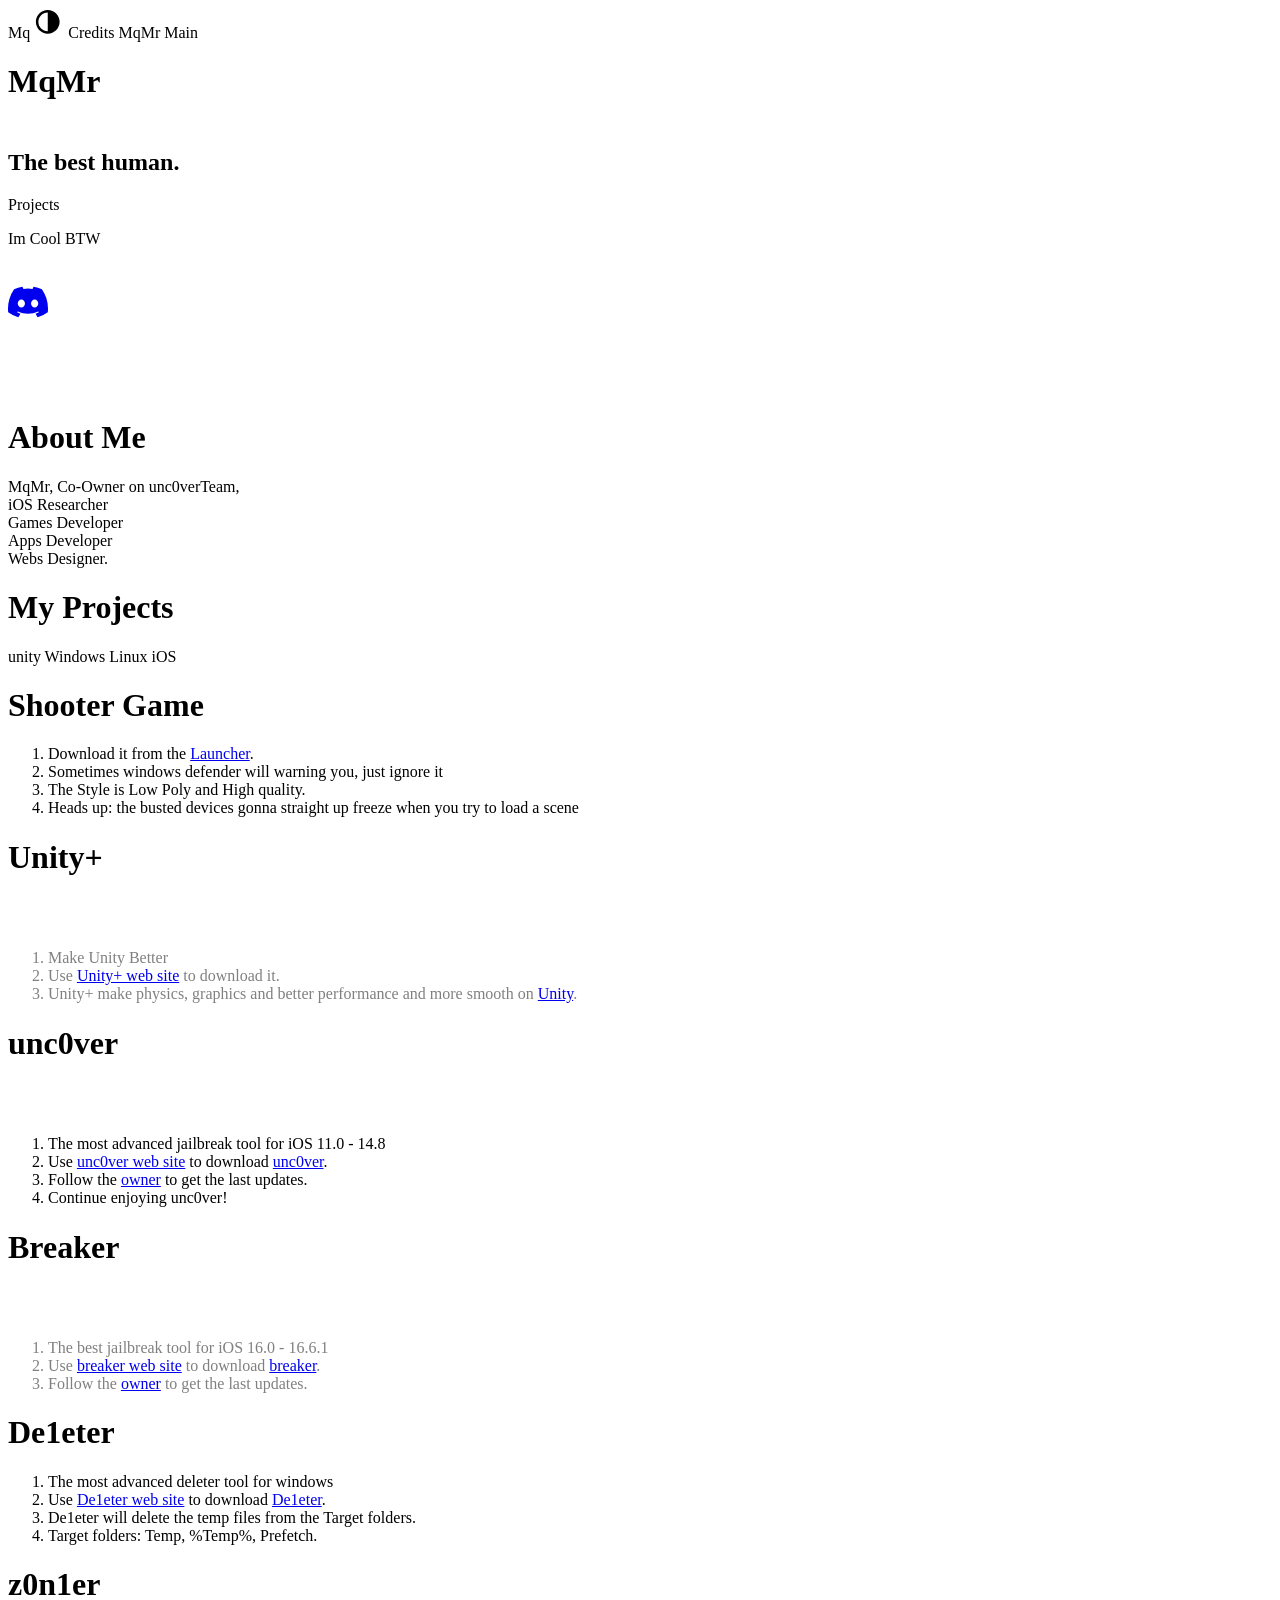
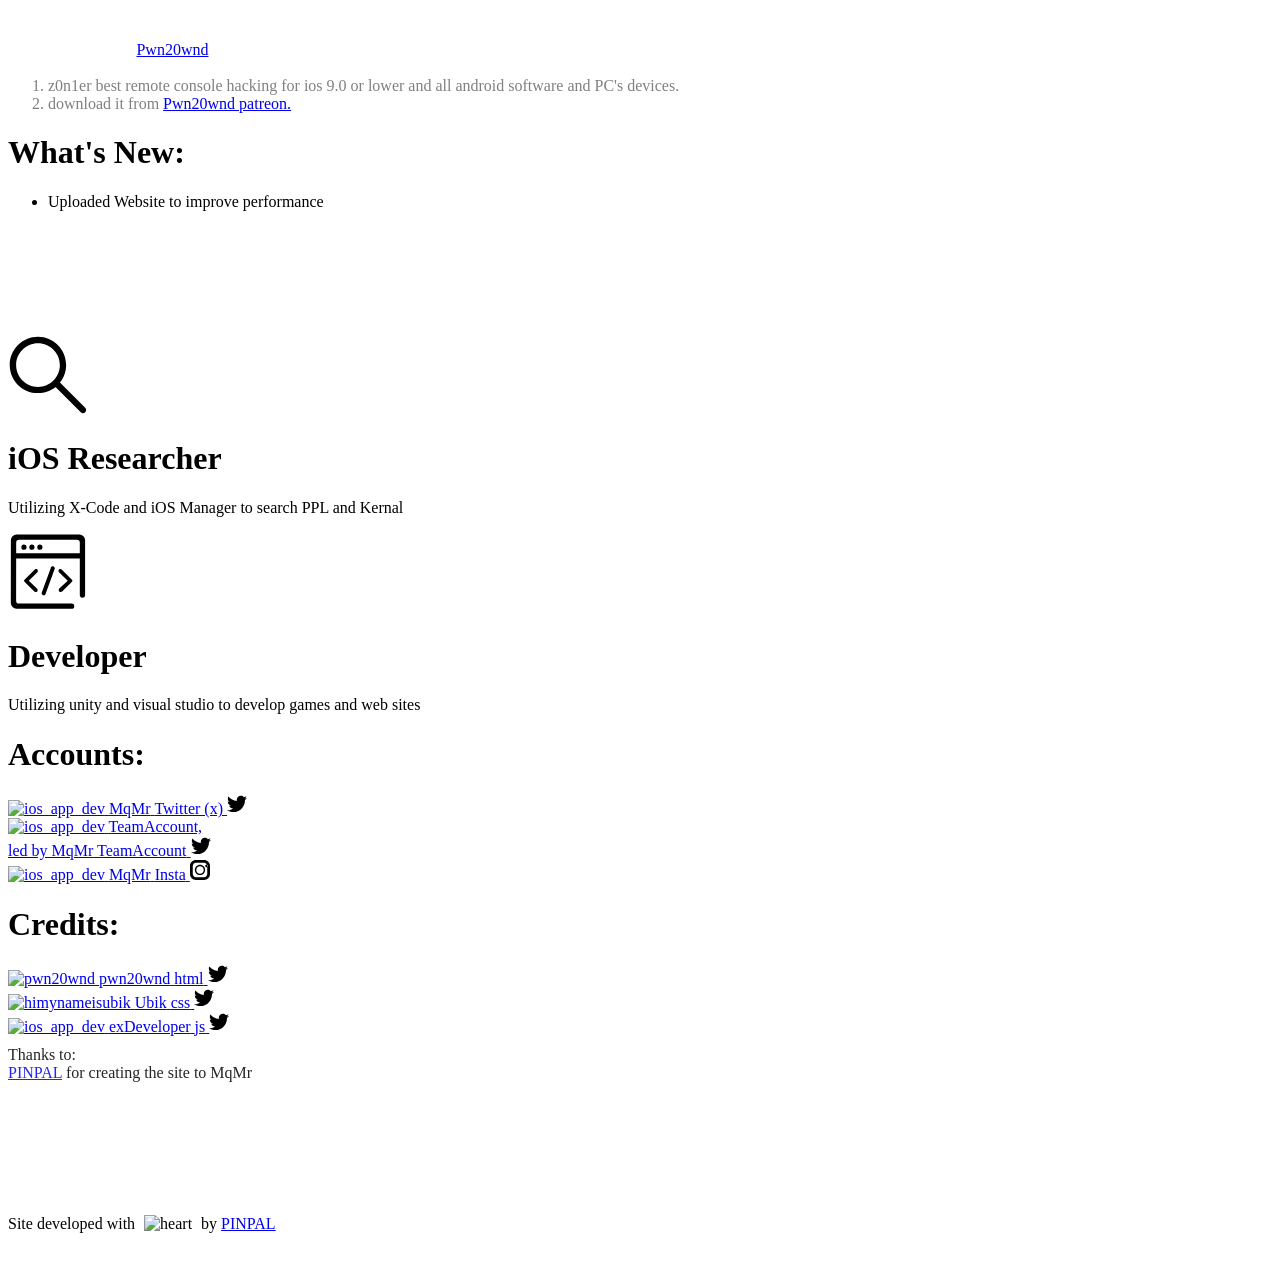
==== index.html @ b606a98d "Add files via upload" ====
<!DOCTYPE html>
<html lang="en" class="no-js">

<head>



    <link href="https://fonts.googleapis.com/css?family=Open+Sans:300,400,600,700" rel="stylesheet">
    <meta name="viewport" content="width=device-width, initial-scale=1">
    <meta name="keywords" content="MqMr, MqR, Ali, unc0ver, mqmr, mqr, mqmrmqr, MqMrMqR, Jailbreak, iOS, Tweaks, Cydia, AltStore, Sileo, Apple, iPhone">
    <meta name="Description" content="MqMr, The Best jailbreaker.">
    <title id="websiteTitle">MqMr</title>
    <link rel="icon" href="favicon.ico">
    <link rel="stylesheet" href="./css/unc0ver.min.css">
    <meta name="apple-mobile-web-app-capable" content="yes" />
    <link rel="apple-touch-icon" sizes="128x128" href="Icon.png">

    <link href="splashscreens/iphone5_splash.png"
          media="(device-width: 320px) and (device-height: 568px) and (-webkit-device-pixel-ratio: 2)"
          rel="apple-touch-startup-image" />
    <link href="splashscreens/iphone6_splash.png"
          media="(device-width: 375px) and (device-height: 667px) and (-webkit-device-pixel-ratio: 2)"
          rel="apple-touch-startup-image" />
    <link href="splashscreens/iphoneplus_splash.png"
          media="(device-width: 621px) and (device-height: 1104px) and (-webkit-device-pixel-ratio: 3)"
          rel="apple-touch-startup-image" />
    <link href="splashscreens/iphonex_splash.png"
          media="(device-width: 375px) and (device-height: 812px) and (-webkit-device-pixel-ratio: 3)"
          rel="apple-touch-startup-image" />
    <link href="splashscreens/iphonexr_splash.png"
          media="(device-width: 414px) and (device-height: 896px) and (-webkit-device-pixel-ratio: 2)"
          rel="apple-touch-startup-image" />
    <link href="splashscreens/iphonexsmax_splash.png"
          media="(device-width: 414px) and (device-height: 896px) and (-webkit-device-pixel-ratio: 3)"
          rel="apple-touch-startup-image" />
    <link href="splashscreens/ipad_splash.png"
          media="(device-width: 768px) and (device-height: 1024px) and (-webkit-device-pixel-ratio: 2)"
          rel="apple-touch-startup-image" />
    <link href="splashscreens/ipadpro1_splash.png"
          media="(device-width: 834px) and (device-height: 1112px) and (-webkit-device-pixel-ratio: 2)"
          rel="apple-touch-startup-image" />
    <link href="splashscreens/ipadpro3_splash.png"
          media="(device-width: 834px) and (device-height: 1194px) and (-webkit-device-pixel-ratio: 2)"
          rel="apple-touch-startup-image" />
    <link href="splashscreens/ipadpro2_splash.png"
          media="(device-width: 1024px) and (device-height: 1366px) and (-webkit-device-pixel-ratio: 2)"
          rel="apple-touch-startup-image" />
    <meta name="propeller" content="6f0c8619a760b0ae6be33bcf8d56cbeb">

</head>

<body>

    <!-- Navbar -->
    <div id="navbar">
        <div id="navInner">
            <span id="navbarName" onClick="goTo()">Mq</span>
            <svg width="30" height="30" viewBox="0 0 48 48" onclick="toggleDarkMode()">
                <style>
                    path {
                        fill: var(--text-color)
                    }
                </style>
                <path d="M22 41C32.4934 41 41 32.4934 41 22C41 11.5066 32.4934 3 22
                3C11.5066 3 3 11.5066 3 22C3 32.4934 11.5066 41 22 41ZM7 22C7
                13.7157 13.7157 7 22 7V37C13.7157 37 7 30.2843 7 22Z"></path>
            </svg>
            <span class="right" onClick="goTo('creditsTitle')">Credits</span>
            <span class="right" onClick="goTo('accountTitle')">MqMr</span>
            <span class="right" onClick="goTo('uncoverCenterTitle')">Main</span>
        </div>
    </div>

    <!-- Background Mountains ( change it if you want, mqmr dont mess with it if you dont know ) -->
    <div class="backgroundMountain"></div>
    <div class="backgroundMountain" id="blurredMountain"></div>

    <!-- Main Content -->
    <div class="mainContent">

        <!-- Center mqmr idiot Logo -->
        <h1 id="uncoverCenterTitle">MqMr</h1>
        <h2><br>The best human.</br> </h2>
        <div id="comingSoon" style="display:none">
            <h2 id="comingSoonMsg">Coming soon to all devices on iOS 14.8</h2>
            <div id="etaCounter">
                <p>Estimated Arrival Time:</p>
                <h1 id="timer"></h1>
            </div>
            <p id="currentProgress">Performing Final Stability Tests</p>
            <div id="progress">
                <div id="progressBar">
                </div>
            </div>
        </div>
        <div id="tweetIt" style="margin: 16px;color:var(--light-text-color);display:none">
            <p style="margin-bottom: 8px">Tweet your experience </p>
            <a href="https://twitter.com/intent/tweet?button_hashtag=mqmr" class="twitter-hashtag-button" data-show-count="false">Tweet #mqmr</a>
            <script async src="https://platform.twitter.com/widgets.js" charset="utf-8"></script>
        </div>
        <a id="latestDownloadURL">
            <div onclick="goTo('ProjectsID')" id="latestButton" class="button expandOutElement">Projects</div>
        </a>


        <p id="viewLegacyVersions" class="fadeUpElement viewMoreGlobal">
            Im Cool BTW
        </p>

        <br>


        <div id="payLinks">

            <a href="https://discord.gg/SVpKSU3c5Q" class="fadeUpElement viewMoreGlobal">
                <svg xmlns="http://www.w3.org/2000/svg" width="40" height="40" fill="currentColor" class="bi bi-discord" viewBox="0 0 16 16">
                    <path d="M13.545 2.907a13.2 13.2 0 0 0-3.257-1.011.05.05 0 0 0-.052.025c-.141.25-.297.577-.406.833a12.2 12.2 0 0 0-3.658 0 8 8 0 0 0-.412-.833.05.05 0 0 0-.052-.025c-1.125.194-2.22.534-3.257 1.011a.04.04 0 0 0-.021.018C.356 6.024-.213 9.047.066 12.032q.003.022.021.037a13.3 13.3 0 0 0 3.995 2.02.05.05 0 0 0 .056-.019q.463-.63.818-1.329a.05.05 0 0 0-.01-.059l-.018-.011a9 9 0 0 1-1.248-.595.05.05 0 0 1-.02-.066l.015-.019q.127-.095.248-.195a.05.05 0 0 1 .051-.007c2.619 1.196 5.454 1.196 8.041 0a.05.05 0 0 1 .053.007q.121.1.248.195a.05.05 0 0 1-.004.085 8 8 0 0 1-1.249.594.05.05 0 0 0-.03.03.05.05 0 0 0 .003.041c.24.465.515.909.817 1.329a.05.05 0 0 0 .056.019 13.2 13.2 0 0 0 4.001-2.02.05.05 0 0 0 .021-.037c.334-3.451-.559-6.449-2.366-9.106a.03.03 0 0 0-.02-.019m-8.198 7.307c-.789 0-1.438-.724-1.438-1.612s.637-1.613 1.438-1.613c.807 0 1.45.73 1.438 1.613 0 .888-.637 1.612-1.438 1.612m5.316 0c-.788 0-1.438-.724-1.438-1.612s.637-1.613 1.438-1.613c.807 0 1.451.73 1.438 1.613 0 .888-.631 1.612-1.438 1.612" />
                </svg>
            </a>



        </div>


        <br>
        <br>
        <br>
        <br>
    <!-- Long Description (Built from the ground up, mqmr you can edit it easily i think) -->
        <div id="detailedInfo">
            <div class="aboutJailbreak hidden">
                <h1>About Me</h1>
                <p>
                    MqMr, Co-Owner on unc0verTeam,<br>
                    iOS Researcher<br>
                    Games Developer<br>
                    Apps Developer<br>
                    Webs Designer.
                </p>
            </div>

            <div class="aboutJailbreak hidden">
                <h1 id="ProjectsID">My Projects</h1>
                <div class="pillSelector">
                    <span onClick="changeInstall(this)">unity</span>
                    <span onClick="changeInstall(this)">Windows</span>
                    <span onClick="changeInstall(this)">Linux</span>
                    <span onClick="changeInstall(this)">iOS</span>
                    <div id="pillSelectorPill"></div>
                </div>
                <div class="installInfo" id="unityGuide" style="display: block;">
                    <h1>Shooter Game</h1>
                    <ol>
                        <li>Download it from the <a href="https://github.com/MqMrMqR/LAU">Launcher</a>.</li>
                        <li>Sometimes windows defender will warning you, just ignore it</li>
                        <li>The Style is Low Poly and High quality.</li>
                        <li>Heads up: the busted devices gonna straight up freeze when you try to load a scene</li>

                    </ol>
                    <h1>Unity+</h1>
                    <ol style=" color: white;">
                        <p style="position: absolute;">The Project may published anytime</p>
                    </ol>
                    <br>
                    <br>
                    <ol style="color: grey;">
                        <li>Make Unity Better</li>
                        <li>Use <a href="https://Unity+.dev/">Unity+ web site</a> to download it.</li>
                        <li>Unity+ make physics, graphics and better performance and more smooth on <a href="https://unity.com/">Unity</a>.</li>
                    </ol>


                </div>
                <div class="installInfo" id="iosGuide">
                    <h1>unc0ver</h1>
                    <ol style=" color: white;">
                        <p style="position: absolute;">Note: i didnt do anything in the project, but im the co-owner.</p>
                    </ol>
                    <br>
                    <br>
                    <ol>
                        <li>The most advanced jail​break tool for iOS 11.0 - 14.8</li>
                        <li>Use <a href="https://unc0ver.dev/">unc0ver web site</a> to download <a href="https://unc0ver.dev/">unc0ver</a>.</li>
                        <li>Follow the <a href="https://twitter.com/pwn20wnd">owner</a> to get the last updates.</li>
                        <li>Continue enjoying unc0ver!</li>

                    </ol>

                    <h1>Breaker</h1>
                    <ol style=" color: white;">
                        <p style="position: absolute;">The Project may canceled anytime</p>
                    </ol>
                    <br>
                    <br>
                    <ol style="color: grey;">
                        <li>The best jail​break tool for iOS 16.0 - 16.6.1</li>
                        <li>Use <a href="https://breaker.dev/">breaker web site</a> to download <a href="https://breaker.dev/">breaker</a>.</li>
                        <li>Follow the <a href="https://twitter.com/unc0verTeam">owner</a> to get the last updates.</li>
                    </ol>


                </div>
                <div class="installInfo" id="windowsGuide">
                    <h1>De1eter</h1>
                    <ol>
                        <li>The most advanced deleter tool for windows</li>
                        <li>Use <a href="https://github.com/MqMrMqR/De1eter">De1eter web site</a> to download <a href="https://github.com/MqMrMqR/De1eter">De1eter</a>.</li>
                        <li>De1eter will delete the temp files from the Target folders.</li>
                        <li>Target folders: Temp,  %Temp%,  Prefetch.</li>
                    </ol>
                </div>
                <div class="installInfo" id="linuxGuide">
                    <h1>z0n1er</h1>
                    <ol style=" color: white;">
                        <p style="position: absolute;">this made By <a href="https://twitter.com/pwn20wnd">Pwn20wnd</a></p>
                    </ol>
                    <br>
                    <br>
                    <ol style="color: grey;">
                        <li>z0n1er best remote console hacking for ios 9.0 or lower and all android software and PC's devices.</li>
                        <li>download it from <a href="https://www.patreon.com/Pwn20wnd"> Pwn20wnd patreon.</a></li>
                    </ol>
                </div>
            </div>

            <!-- What is new -->
            <div class="hidden">
                <h1 id="changeLogTitle">What's New:</h1>
                <div id="changelogText">
                    <ul>
                        <li>Uploaded Website to improve performance</li>
                    </ul>

                </div>
            </div>

            <br>
            <br>
            <br>
            <br>
            <br>
            <br>


            <div class="featureWrapper hidden">
                <svg fill="#000000" viewBox="0 0 32 32" version="1.1" xmlns="http://www.w3.org/2000/svg" width=80 height=80 data-darkreader-inline-fill="" style="--darkreader-inline-fill: #000000;"><g id="SVGRepo_bgCarrier" stroke-width="0"></g><g id="SVGRepo_tracerCarrier" stroke-linecap="round" stroke-linejoin="round"></g><g id="SVGRepo_iconCarrier"> <title>search</title> <path d="M30.885 29.115l-10.103-10.103c1.538-1.911 2.468-4.368 2.468-7.042 0-6.229-5.050-11.279-11.279-11.279s-11.279 5.050-11.279 11.279c0 6.229 5.050 11.279 11.279 11.279 2.674 0 5.13-0.93 7.063-2.485l-0.022 0.017 10.103 10.103c0.226 0.226 0.539 0.366 0.884 0.366 0.691 0 1.251-0.56 1.251-1.251 0-0.345-0.14-0.658-0.366-0.884l0 0zM3.25 12c0-4.832 3.918-8.75 8.75-8.75s8.75 3.918 8.75 8.75c0 4.832-3.918 8.75-8.75 8.75v0c-4.83-0.005-8.745-3.92-8.75-8.749v-0.001z"></path> </g></svg>
                <h1>iOS Researcher</h1>
                <p>
                    Utilizing X-Code and iOS Manager to search PPL and Kernal
                </p>
            </div>
            <div class="featureWrapper hidden">
                <svg viewBox="0 0 1024 1024" class="icon" version="1.1" xmlns="http://www.w3.org/2000/svg" fill="#000000" width=80 height=80 data-darkreader-inline-fill="" style="--darkreader-inline-fill: #000000;"><g id="SVGRepo_bgCarrier" stroke-width="0"></g><g id="SVGRepo_tracerCarrier" stroke-linecap="round" stroke-linejoin="round"></g><g id="SVGRepo_iconCarrier"><path d="M919.113143 325.485714H104.813714v-67.803428h814.299429v-133.12a36.571429 36.571429 0 0 0-36.571429-36.571429H141.385143a36.571429 36.571429 0 0 0-36.571429 36.571429L103.862857 865.645714a36.425143 36.425143 0 0 0 36.571429 36.571429h673.865143a33.938286 33.938286 0 1 1 0 67.876571h-705.097143-0.146286a73.142857 73.142857 0 0 1-73.069714-73.142857L36.937143 93.184a73.142857 73.142857 0 0 1 73.142857-73.142857h803.693714a73.142857 73.142857 0 0 1 73.142857 73.142857v703.268571a33.938286 33.938286 0 0 1-67.803428 0V325.485714zM206.628571 215.844571a33.938286 33.938286 0 1 1 0-67.803428 33.938286 33.938286 0 0 1 0 67.803428z m203.556572 0a33.938286 33.938286 0 1 1 0-67.803428 33.938286 33.938286 0 0 1 0 67.803428z m-101.814857 0a33.938286 33.938286 0 1 1 0-67.803428 33.938286 33.938286 0 0 1 0 67.803428z m34.889143 250.148572c7.168-7.094857 26.112-7.094857 33.28 0 7.168 7.094857 7.168 29.476571 0 37.156571L265.874286 610.742857 373.76 712.923429c7.168 7.094857 8.118857 27.355429 0 35.328-9.801143 9.728-29.842286 8.192-36.571429 1.609142l-126.025142-125.805714a18.432 18.432 0 0 1 0-25.965714l132.096-132.096z m343.478857 0l132.096 132.096a18.432 18.432 0 0 1 0 26.038857l-126.098286 125.732571c-6.656 6.582857-25.6 10.752-36.571429 0-10.313143-10.24-7.094857-31.305143 0-38.4l108.397715-100.717714-111.908572-108.690286c-7.168-7.68-9.508571-26.624 0-36.059428 9.289143-9.142857 26.916571-7.094857 34.084572 0z m-135.68-26.331429c3.657143-9.508571 21.430857-15.506286 32.768-11.264 10.825143 4.022857 17.188571 19.017143 14.189714 28.525715l-119.808 329.947428c-3.657143 9.508571-20.699429 13.238857-30.281143 9.728-10.166857-3.584-21.211429-17.554286-17.554286-27.062857l120.685715-329.874286z" fill="#000000" data-darkreader-inline-fill="" style="--darkreader-inline-fill: #000000;"></path></g></svg>
                <h1>Developer</h1>
                <p>
                    Utilizing unity and visual studio to develop games and web sites
                </p>
            </div>
            <!-- <div class="featureWrapper hidden">
        <svg version="1.1" id="Capa_1" xmlns="http://www.w3.org/2000/svg" xmlns:xlink="http://www.w3.org/1999/xlink" x="0px" y="0px"
            viewBox="0 0 512 512" style="enable-background:new 0 0 512 512;" xml:space="preserve" width=80 height=80>
            <g>
                <g>
                    <path class="st1" d="M256,28.5c-129.6,0-235,105.4-235,235c0,96.7,60.6,184.7,150.8,219.1c3.8,1.5,8,1.3,11.6-0.5
                        c3.6-1.8,6.4-5,7.6-8.8l44.1-140.7c2.1-6.7-0.8-13.9-6.9-17.2c-19.1-10.5-30.9-30.4-30.9-51.8c0-32.4,26.3-58.8,58.8-58.8
                        s58.8,26.3,58.8,58.8c0,21.4-11.8,41.2-30.9,51.8c-6.1,3.4-9,10.6-6.9,17.2L321,473.2c1.2,3.9,4,7,7.6,8.8c2,1,4.2,1.5,6.4,1.5
                        c1.8,0,3.6-0.3,5.2-1c90.2-34.3,150.8-122.4,150.8-219C491,133.9,385.6,28.5,256,28.5z M344.2,448.9l-35.9-114.6
                        c22.4-16.6,35.8-42.9,35.8-70.9c0-48.6-39.5-88.1-88.1-88.1s-88.1,39.5-88.1,88.1c0,28.1,13.5,54.3,35.8,70.9l-35.9,114.6
                        C97,415.5,50.4,342.8,50.4,263.5c0-113.4,92.2-205.6,205.6-205.6c113.4,0,205.6,92.2,205.6,205.6
                        C461.6,342.8,415,415.5,344.2,448.9z"/>
                </g>
            </g>
        </svg>
        <h1>Open Source</h1>
        <p>
            unc0ver is open source which gives you the ability to see how it's built and help to improve it.
        </p>
    </div> -->









            <div class="hidden">
                <h1 id="accountTitle">Accounts:</h1>

                <a href="https://twitter.com/mqmrmqr">
                    <div class="creditsCardWrapper">
                        <img alt="ios_app_dev" src="img/twitter/mqmr.jpg" loading="lazy">
                        <span class="devName">MqMr</span>
                        <span class="devType">Twitter (x)</span>
                        <svg version="1.1" id="Layer_1" xmlns="http://www.w3.org/2000/svg"
                             xmlns:xlink="http://www.w3.org/1999/xlink" x="0px" y="0px" viewBox="0 0 300 300"
                             style="enable-background:new 0 0 300 300;" xml:space="preserve" class="devSocialIcon" width=20
                             height=20>
                        <path class="st0" d="M300,57c-11,4.9-22.9,8.2-35.3,9.7c12.7-7.6,22.5-19.7,27.1-34.1c-11.9,7.1-25.1,12.2-39.1,14.9
                            c-11.2-12-27.2-19.4-44.9-19.4c-34,0-61.5,27.6-61.5,61.5c0,4.8,0.5,9.5,1.6,14c-51.2-2.6-96.5-27.1-126.9-64.3
                            c-5.3,9.1-8.3,19.7-8.3,30.9c0,21.4,10.9,40.2,27.4,51.2c-10.1-0.3-19.6-3.1-27.9-7.7c0,0.3,0,0.5,0,0.8c0,29.8,21.2,54.7,49.4,60.4
                            c-5.2,1.4-10.6,2.2-16.2,2.2c-4,0-7.8-0.4-11.6-1.1c7.8,24.5,30.6,42.2,57.5,42.7c-21.1,16.5-47.6,26.3-76.4,26.3
                            c-5,0-9.9-0.3-14.7-0.9c27.2,17.5,59.6,27.7,94.3,27.7c113.2,0,175.1-93.8,175.1-175.1c0-2.7-0.1-5.3-0.2-8
                            C281.3,80.1,291.7,69.3,300,57L300,57z" />
                    </svg>
                    </div>
                </a>



                <a href="https://twitter.com/unc0verTeam">
                    <div class="creditsCardWrapper">
                        <img alt="ios_app_dev" src="img/twitter/unc0verTeam.jpg" loading="lazy">
                        <span class="devName">TeamAccount,<br> led by MqMr</span>
                        <span class="devType">TeamAccount</span>
                        <svg version="1.1" id="Layer_1" xmlns="http://www.w3.org/2000/svg"
                             xmlns:xlink="http://www.w3.org/1999/xlink" x="0px" y="0px" viewBox="0 0 300 300"
                             style="enable-background:new 0 0 300 300;" xml:space="preserve" class="devSocialIcon" width=20
                             height="20">
                        <path class="st0" d="M300,57c-11,4.9-22.9,8.2-35.3,9.7c12.7-7.6,22.5-19.7,27.1-34.1c-11.9,7.1-25.1,12.2-39.1,14.9
                            c-11.2-12-27.2-19.4-44.9-19.4c-34,0-61.5,27.6-61.5,61.5c0,4.8,0.5,9.5,1.6,14c-51.2-2.6-96.5-27.1-126.9-64.3
                            c-5.3,9.1-8.3,19.7-8.3,30.9c0,21.4,10.9,40.2,27.4,51.2c-10.1-0.3-19.6-3.1-27.9-7.7c0,0.3,0,0.5,0,0.8c0,29.8,21.2,54.7,49.4,60.4
                            c-5.2,1.4-10.6,2.2-16.2,2.2c-4,0-7.8-0.4-11.6-1.1c7.8,24.5,30.6,42.2,57.5,42.7c-21.1,16.5-47.6,26.3-76.4,26.3
                            c-5,0-9.9-0.3-14.7-0.9c27.2,17.5,59.6,27.7,94.3,27.7c113.2,0,175.1-93.8,175.1-175.1c0-2.7-0.1-5.3-0.2-8
                            C281.3,80.1,291.7,69.3,300,57L300,57z" />
                    </svg>
                    </div>
                </a>

                <a href="https://www.instagram.com/_.wp1/">
                    <div class="creditsCardWrapper">
                        <img alt="ios_app_dev" src="img/twitter/insta.png" loading="lazy">
                        <span class="devName">MqMr</span>
                        <span class="devType">Insta</span>
                        <svg version="1.1" id="Layer_1" xmlns="http://www.w3.org/2000/svg"
                             xmlns:xlink="http://www.w3.org/1999/xlink" x="0px" y="0px" viewBox="0 0 551 551"
                             style="enable-background:new 0 0 551 551;" xml:space="preserve" class="devSocialIcon" width="20"
                             height="20">
                        <path class="st0" fill="#FFFFFF" d="M387.5,0H163.5C73.2,0,0,73.2,0,163.5v224.1C0,477.8,73.2,551,163.5,551h224.1
            c90.4,0,163.5-73.2,163.5-163.5V163.5C551,73.2,477.8,0,387.5,0z M275.5,133.6c78.1,0,141.5,63.4,141.5,141.5
            s-63.4,141.5-141.5,141.5s-141.5-63.4-141.5-141.5S197.4,133.6,275.5,133.6z M490.2,163.1c0,19.4-15.7,35.1-35.1,35.1
            s-35.1-15.7-35.1-35.1s15.7-35.1,35.1-35.1S490.2,143.7,490.2,163.1z M275.5,172.9c-56.6,0-102.7,46-102.7,102.7
            s46,102.7,102.7,102.7s102.7-46,102.7-102.7S332.1,172.9,275.5,172.9z M475.8,387.5c0,48.1-39.1,87.2-87.2,87.2H163.5
            c-48.1,0-87.2-39.1-87.2-87.2V163.5c0-48.1,39.1-87.2,87.2-87.2h224.1c48.1,0,87.2,39.1,87.2,87.2V387.5z" />
        </svg>
                    </div>
                </a>


            </div>










            <!-- Credits -->
            <div class="hidden">
                <h1 id="creditsTitle">Credits:</h1>




                <a href="https://twitter.com/pwn20wnd">
                    <div class="creditsCardWrapper">
                        <img alt="pwn20wnd" src="img/twitter/pwn20wnd.jpg" loading="lazy">
                        <span class="devName">pwn20wnd</span>
                        <span class="devType">html</span>
                        <svg version="1.1" id="Layer_1" xmlns="http://www.w3.org/2000/svg"
                             xmlns:xlink="http://www.w3.org/1999/xlink" x="0px" y="0px" viewBox="0 0 300 300"
                             style="enable-background:new 0 0 300 300;" xml:space="preserve" class="devSocialIcon" width=20
                             height=20>

                        .st0{fill:var(--dev-social-color);}
                        
                        <path class="st0" d="M300,57c-11,4.9-22.9,8.2-35.3,9.7c12.7-7.6,22.5-19.7,27.1-34.1c-11.9,7.1-25.1,12.2-39.1,14.9
                            c-11.2-12-27.2-19.4-44.9-19.4c-34,0-61.5,27.6-61.5,61.5c0,4.8,0.5,9.5,1.6,14c-51.2-2.6-96.5-27.1-126.9-64.3
                            c-5.3,9.1-8.3,19.7-8.3,30.9c0,21.4,10.9,40.2,27.4,51.2c-10.1-0.3-19.6-3.1-27.9-7.7c0,0.3,0,0.5,0,0.8c0,29.8,21.2,54.7,49.4,60.4
                            c-5.2,1.4-10.6,2.2-16.2,2.2c-4,0-7.8-0.4-11.6-1.1c7.8,24.5,30.6,42.2,57.5,42.7c-21.1,16.5-47.6,26.3-76.4,26.3
                            c-5,0-9.9-0.3-14.7-0.9c27.2,17.5,59.6,27.7,94.3,27.7c113.2,0,175.1-93.8,175.1-175.1c0-2.7-0.1-5.3-0.2-8
                            C281.3,80.1,291.7,69.3,300,57L300,57z" />
                    </svg>
                    </div>
                </a>

                <a href="https://twitter.com/himynameisubik">
                    <div class="creditsCardWrapper">
                        <img alt="himynameisubik" src="img/twitter/ubik.jpg" loading="lazy">
                        <span class="devName">Ubik</span>
                        <span class="devType">css</span>
                        <svg version="1.1" id="Layer_1" xmlns="http://www.w3.org/2000/svg"
                             xmlns:xlink="http://www.w3.org/1999/xlink" x="0px" y="0px" viewBox="0 0 300 300"
                             style="enable-background:new 0 0 300 300;" xml:space="preserve" class="devSocialIcon" width=20
                             height=20>
                        <path class="st0" d="M300,57c-11,4.9-22.9,8.2-35.3,9.7c12.7-7.6,22.5-19.7,27.1-34.1c-11.9,7.1-25.1,12.2-39.1,14.9
                            c-11.2-12-27.2-19.4-44.9-19.4c-34,0-61.5,27.6-61.5,61.5c0,4.8,0.5,9.5,1.6,14c-51.2-2.6-96.5-27.1-126.9-64.3
                            c-5.3,9.1-8.3,19.7-8.3,30.9c0,21.4,10.9,40.2,27.4,51.2c-10.1-0.3-19.6-3.1-27.9-7.7c0,0.3,0,0.5,0,0.8c0,29.8,21.2,54.7,49.4,60.4
                            c-5.2,1.4-10.6,2.2-16.2,2.2c-4,0-7.8-0.4-11.6-1.1c7.8,24.5,30.6,42.2,57.5,42.7c-21.1,16.5-47.6,26.3-76.4,26.3
                            c-5,0-9.9-0.3-14.7-0.9c27.2,17.5,59.6,27.7,94.3,27.7c113.2,0,175.1-93.8,175.1-175.1c0-2.7-0.1-5.3-0.2-8
                            C281.3,80.1,291.7,69.3,300,57L300,57z" />
                    </svg>
                    </div>
                </a>


                <a href="https://twitter.com/ios_app_dev">
                    <div class="creditsCardWrapper">
                        <img alt="ios_app_dev" src="img/twitter/exDev.jpg" loading="lazy">
                        <span class="devName">exDeveloper</span>
                        <span class="devType">js</span>
                        <svg version="1.1" id="Layer_1" xmlns="http://www.w3.org/2000/svg"
                             xmlns:xlink="http://www.w3.org/1999/xlink" x="0px" y="0px" viewBox="0 0 300 300"
                             style="enable-background:new 0 0 300 300;" xml:space="preserve" class="devSocialIcon" width=20
                             height=20>
                        <path class="st0" d="M300,57c-11,4.9-22.9,8.2-35.3,9.7c12.7-7.6,22.5-19.7,27.1-34.1c-11.9,7.1-25.1,12.2-39.1,14.9
                            c-11.2-12-27.2-19.4-44.9-19.4c-34,0-61.5,27.6-61.5,61.5c0,4.8,0.5,9.5,1.6,14c-51.2-2.6-96.5-27.1-126.9-64.3
                            c-5.3,9.1-8.3,19.7-8.3,30.9c0,21.4,10.9,40.2,27.4,51.2c-10.1-0.3-19.6-3.1-27.9-7.7c0,0.3,0,0.5,0,0.8c0,29.8,21.2,54.7,49.4,60.4
                            c-5.2,1.4-10.6,2.2-16.2,2.2c-4,0-7.8-0.4-11.6-1.1c7.8,24.5,30.6,42.2,57.5,42.7c-21.1,16.5-47.6,26.3-76.4,26.3
                            c-5,0-9.9-0.3-14.7-0.9c27.2,17.5,59.6,27.7,94.3,27.7c113.2,0,175.1-93.8,175.1-175.1c0-2.7-0.1-5.3-0.2-8
                            C281.3,80.1,291.7,69.3,300,57L300,57z" />
                    </svg>
                    </div>
                </a>





            </div>








            <p style="color:var(--light-text-color);margin-top: 10px;opacity:.85">
                Thanks to:</br>
                <a href="https://twitter.com/TPinpal">PINPAL</a> for creating the site to MqMr</br>
            </p>
            <p id="footer" style="margin-top: 25px;color:var(--text-color)">
                </br></br></br></br></br></br>

                Site developed with
                <img src="img/heart.svg" alt="heart" width=15px height=15px style="padding: 0px 5px" loading="lazy">
                by
                <a href="https://twitter.com/TPinpal">PINPAL</a>

                </br></br>

            </p>

            <script data-cfasync="false" src="/cdn-cgi/scripts/5c5dd728/cloudflare-static/email-decode.min.js"></script>
            <script defer src="https://static.cloudflareinsights.com/beacon.min.js/vef91dfe02fce4ee0ad053f6de4f175db1715022073587" integrity="sha512-sDIX0kl85v1Cl5tu4WGLZCpH/dV9OHbA4YlKCuCiMmOQIk4buzoYDZSFj+TvC71mOBLh8CDC/REgE0GX0xcbjA==" data-cf-beacon='{"rayId":"88761cdf7c559350","r":1,"version":"2024.4.1","token":"2ce0e64c818143b983fd99eb856cbdf5"}' crossorigin="anonymous"></script>
</body>
<script src="https://cdn.jsdelivr.net/npm/showdown"></script>
<script src="js/unc0ver.min.js"></script>


</html>
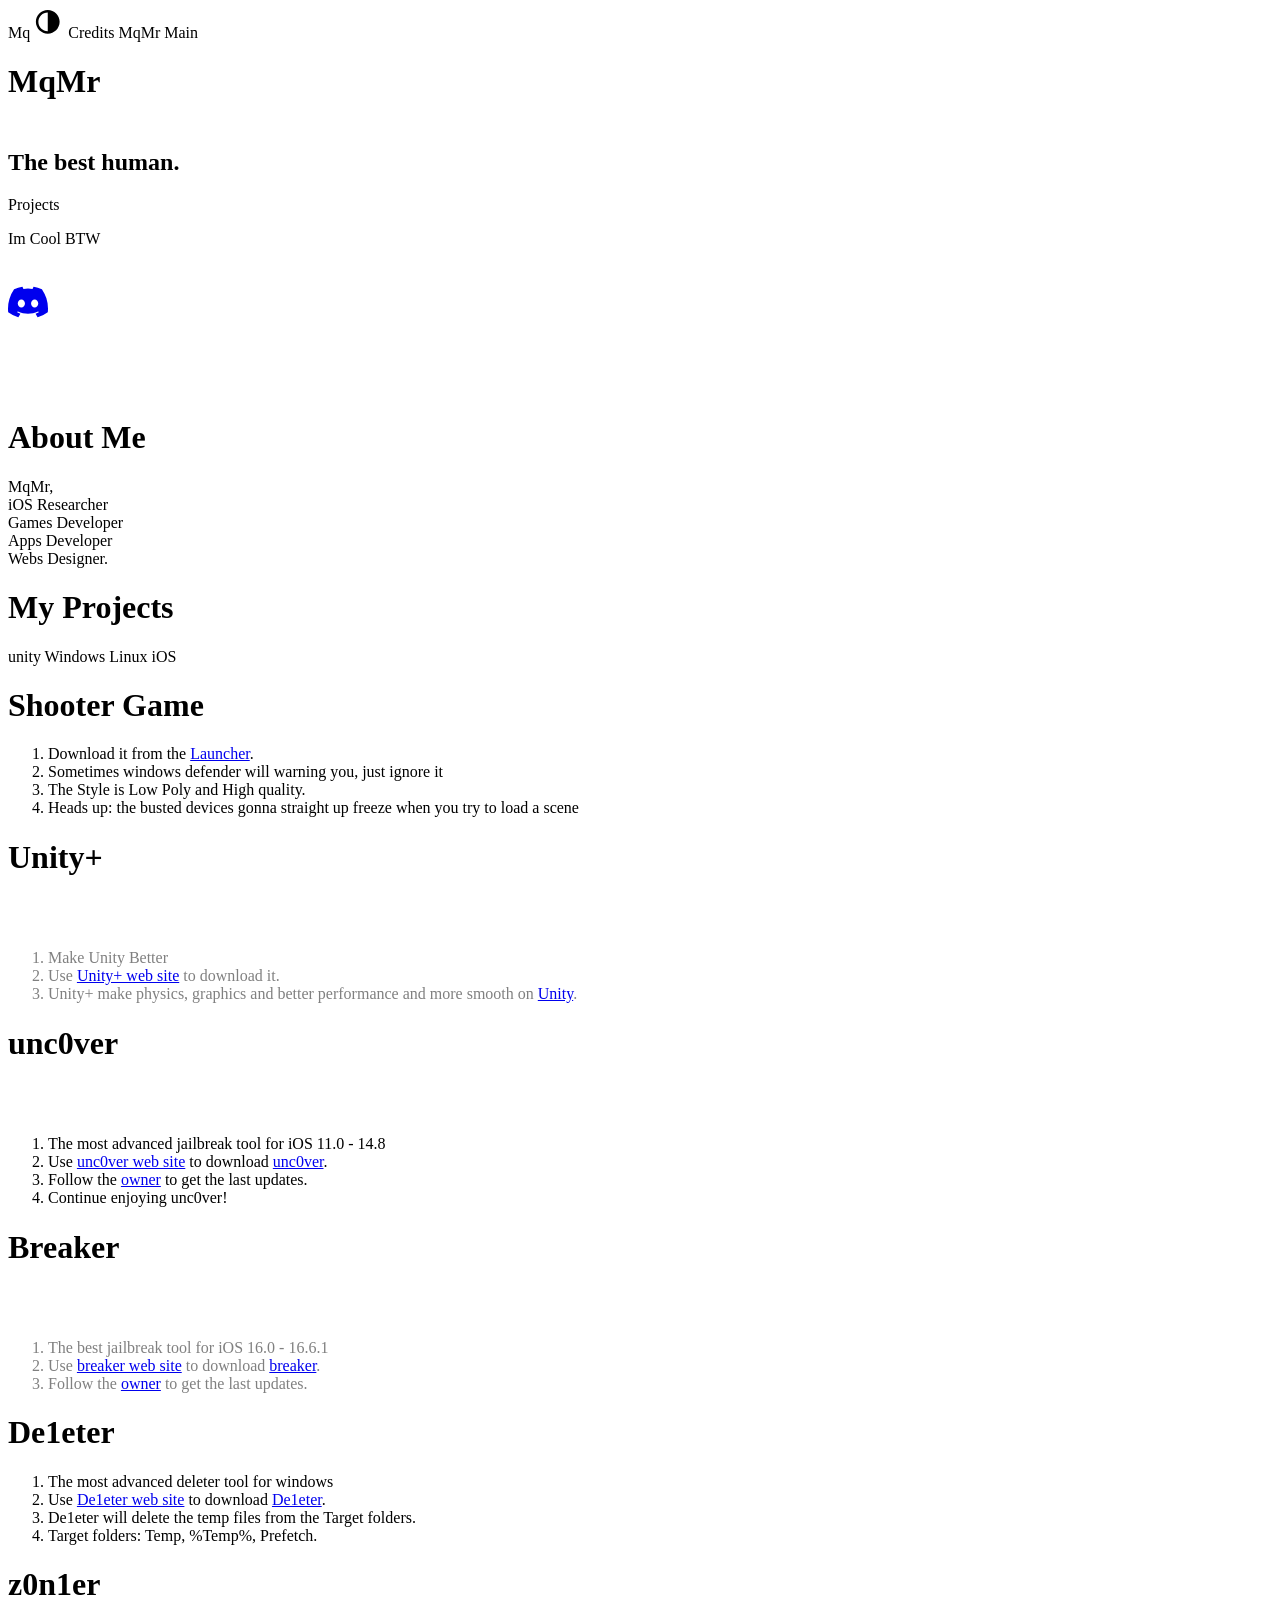
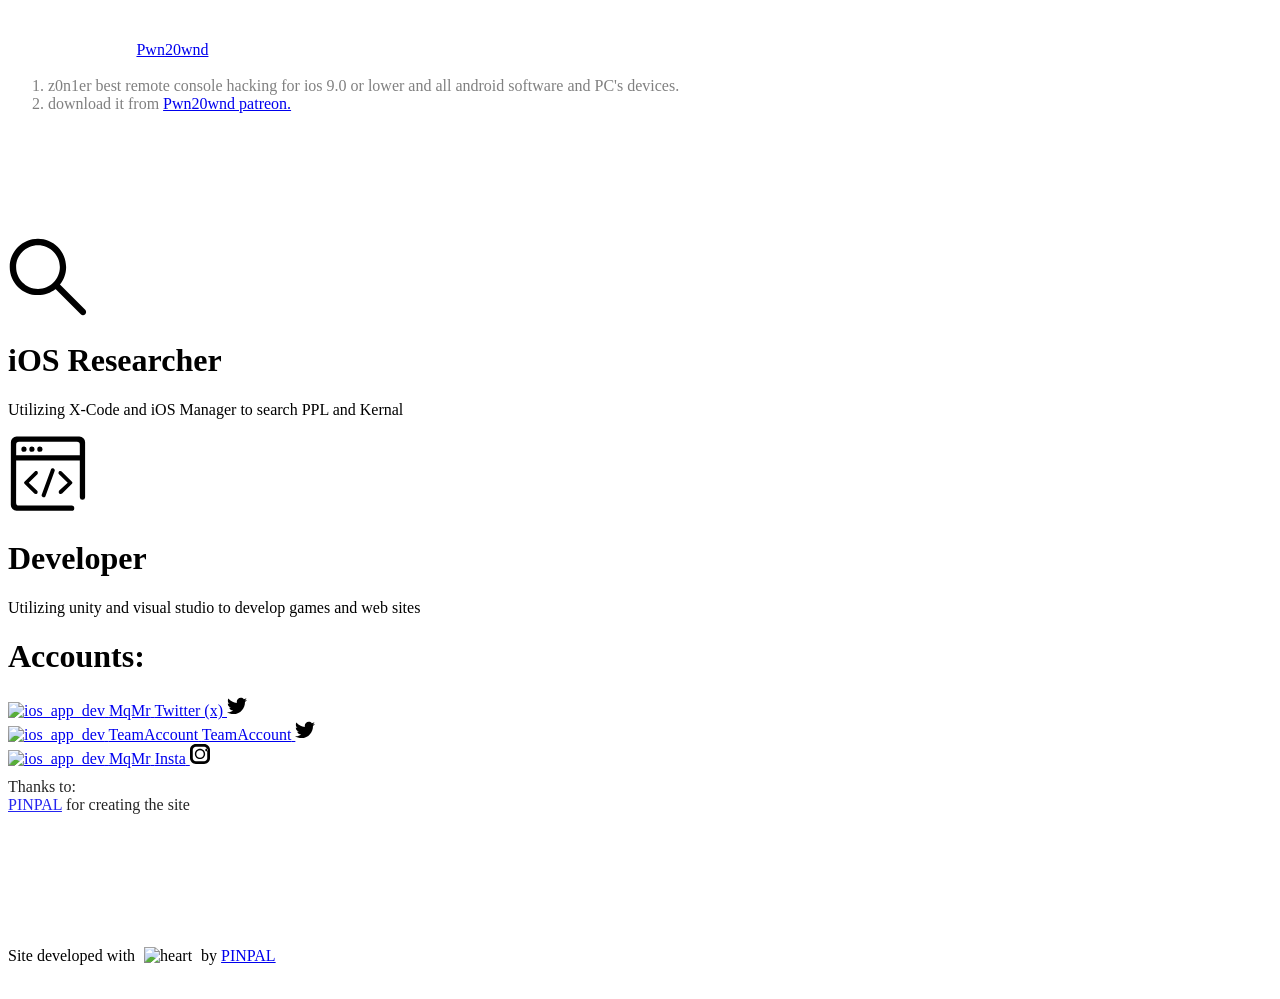
==== commit 1a681752: "Add files via upload" ====
--- a/index.html
+++ b/index.html
@@ -132,7 +132,7 @@
             <div class="aboutJailbreak hidden">
                 <h1>About Me</h1>
                 <p>
-                    MqMr, Co-Owner on unc0verTeam,<br>
+                    MqMr,<br>
                     iOS Researcher<br>
                     Games Developer<br>
                     Apps Developer<br>
@@ -175,7 +175,7 @@
                 <div class="installInfo" id="iosGuide">
                     <h1>unc0ver</h1>
                     <ol style=" color: white;">
-                        <p style="position: absolute;">Note: i didnt do anything in the project, but im the co-owner.</p>
+                        <p style="position: absolute;">Note: i didnt do anything in the project, im just a member.</p>
                     </ol>
                     <br>
                     <br>
@@ -224,7 +224,7 @@
                 </div>
             </div>
 
-            <!-- What is new -->
+            <!-- What is new 
             <div class="hidden">
                 <h1 id="changeLogTitle">What's New:</h1>
                 <div id="changelogText">
@@ -234,7 +234,7 @@
 
                 </div>
             </div>
-
+-->
             <br>
             <br>
             <br>
@@ -313,7 +313,7 @@
                 <a href="https://twitter.com/unc0verTeam">
                     <div class="creditsCardWrapper">
                         <img alt="ios_app_dev" src="img/twitter/unc0verTeam.jpg" loading="lazy">
-                        <span class="devName">TeamAccount,<br> led by MqMr</span>
+                        <span class="devName">TeamAccount</span>
                         <span class="devType">TeamAccount</span>
                         <svg version="1.1" id="Layer_1" xmlns="http://www.w3.org/2000/svg"
                              xmlns:xlink="http://www.w3.org/1999/xlink" x="0px" y="0px" viewBox="0 0 300 300"
@@ -360,7 +360,7 @@
 
 
 
-            <!-- Credits -->
+            <!-- Credits 
             <div class="hidden">
                 <h1 id="creditsTitle">Credits:</h1>
 
@@ -371,7 +371,7 @@
                     <div class="creditsCardWrapper">
                         <img alt="pwn20wnd" src="img/twitter/pwn20wnd.jpg" loading="lazy">
                         <span class="devName">pwn20wnd</span>
-                        <span class="devType">html</span>
+                        <span class="devType">amazing</span>
                         <svg version="1.1" id="Layer_1" xmlns="http://www.w3.org/2000/svg"
                              xmlns:xlink="http://www.w3.org/1999/xlink" x="0px" y="0px" viewBox="0 0 300 300"
                              style="enable-background:new 0 0 300 300;" xml:space="preserve" class="devSocialIcon" width=20
@@ -393,7 +393,7 @@
                     <div class="creditsCardWrapper">
                         <img alt="himynameisubik" src="img/twitter/ubik.jpg" loading="lazy">
                         <span class="devName">Ubik</span>
-                        <span class="devType">css</span>
+                        <span class="devType">teacher</span>
                         <svg version="1.1" id="Layer_1" xmlns="http://www.w3.org/2000/svg"
                              xmlns:xlink="http://www.w3.org/1999/xlink" x="0px" y="0px" viewBox="0 0 300 300"
                              style="enable-background:new 0 0 300 300;" xml:space="preserve" class="devSocialIcon" width=20
@@ -413,7 +413,7 @@
                     <div class="creditsCardWrapper">
                         <img alt="ios_app_dev" src="img/twitter/exDev.jpg" loading="lazy">
                         <span class="devName">exDeveloper</span>
-                        <span class="devType">js</span>
+                        <span class="devType">UI</span>
                         <svg version="1.1" id="Layer_1" xmlns="http://www.w3.org/2000/svg"
                              xmlns:xlink="http://www.w3.org/1999/xlink" x="0px" y="0px" viewBox="0 0 300 300"
                              style="enable-background:new 0 0 300 300;" xml:space="preserve" class="devSocialIcon" width=20
@@ -436,14 +436,14 @@
 
 
 
-
+-->
 
 
 
 
             <p style="color:var(--light-text-color);margin-top: 10px;opacity:.85">
                 Thanks to:</br>
-                <a href="https://twitter.com/TPinpal">PINPAL</a> for creating the site to MqMr</br>
+                <a href="https://twitter.com/TPinpal">PINPAL</a> for creating the site</br>
             </p>
             <p id="footer" style="margin-top: 25px;color:var(--text-color)">
                 </br></br></br></br></br></br>
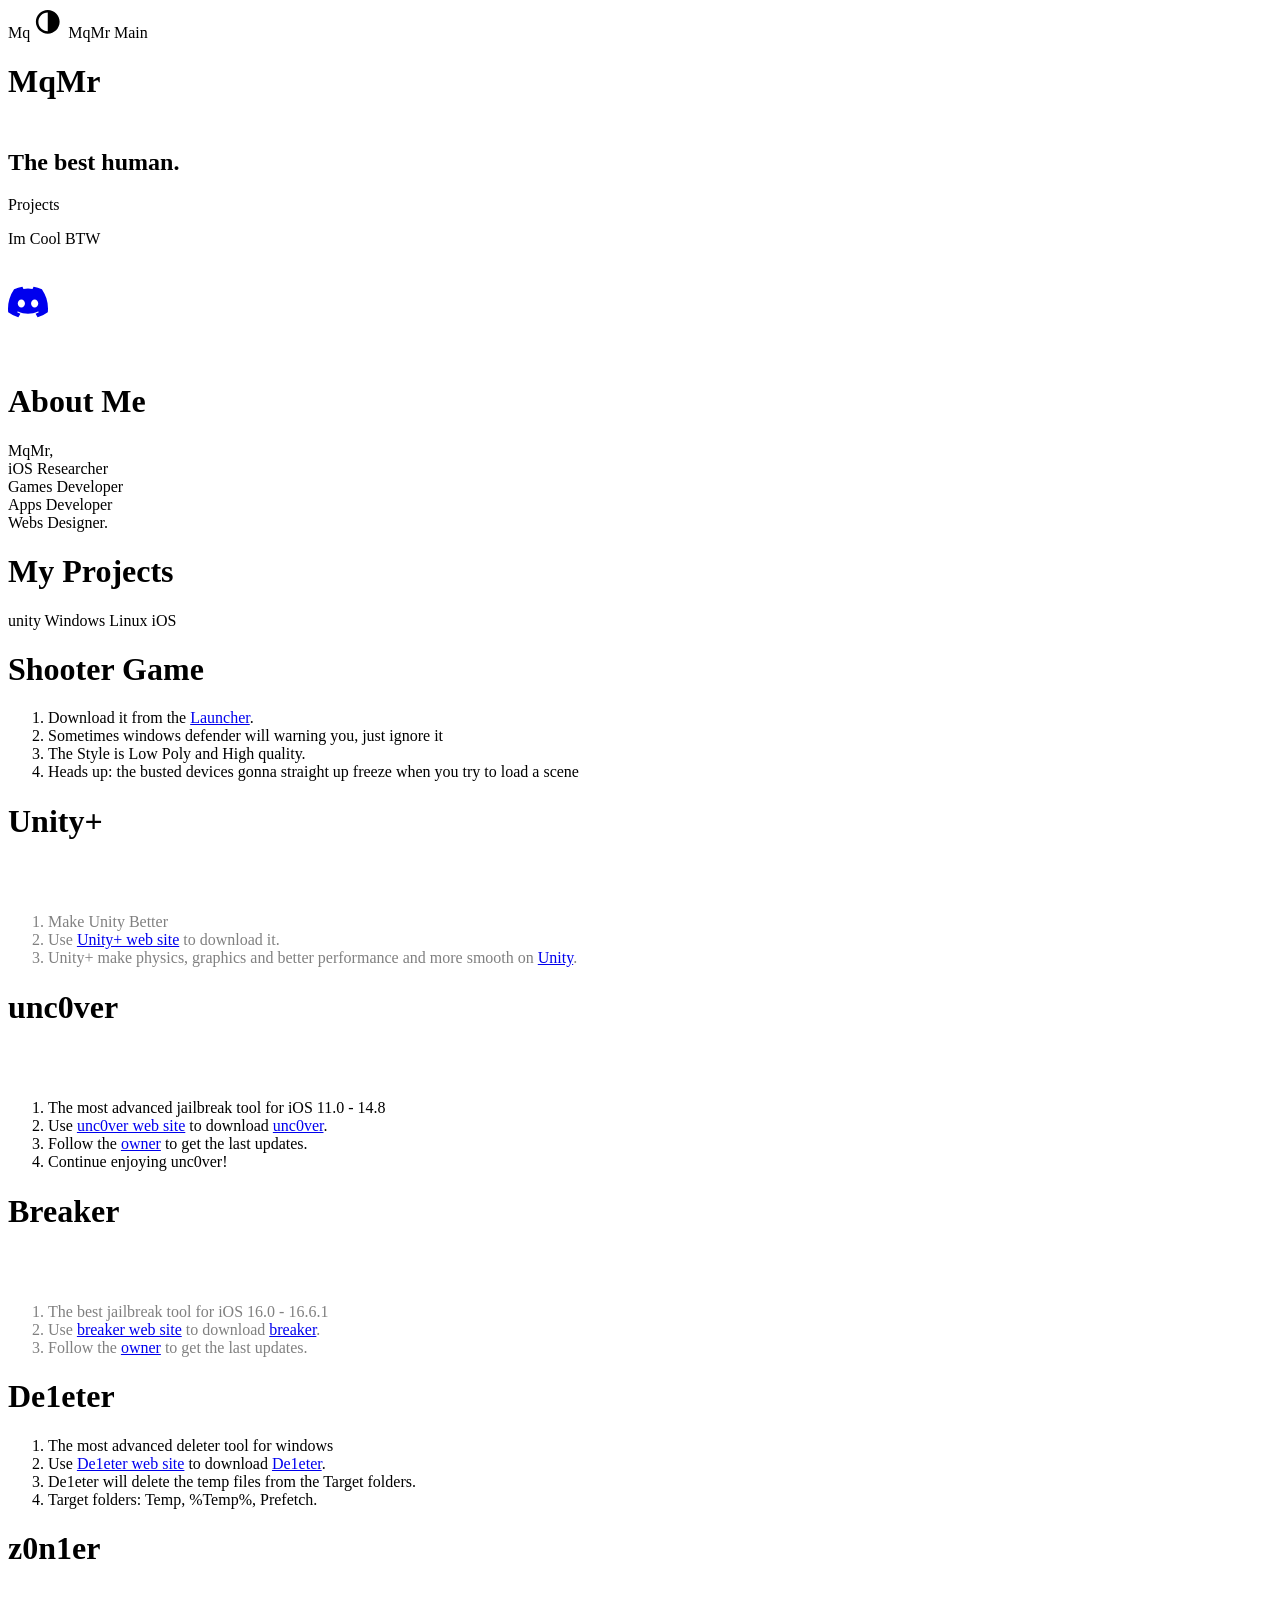
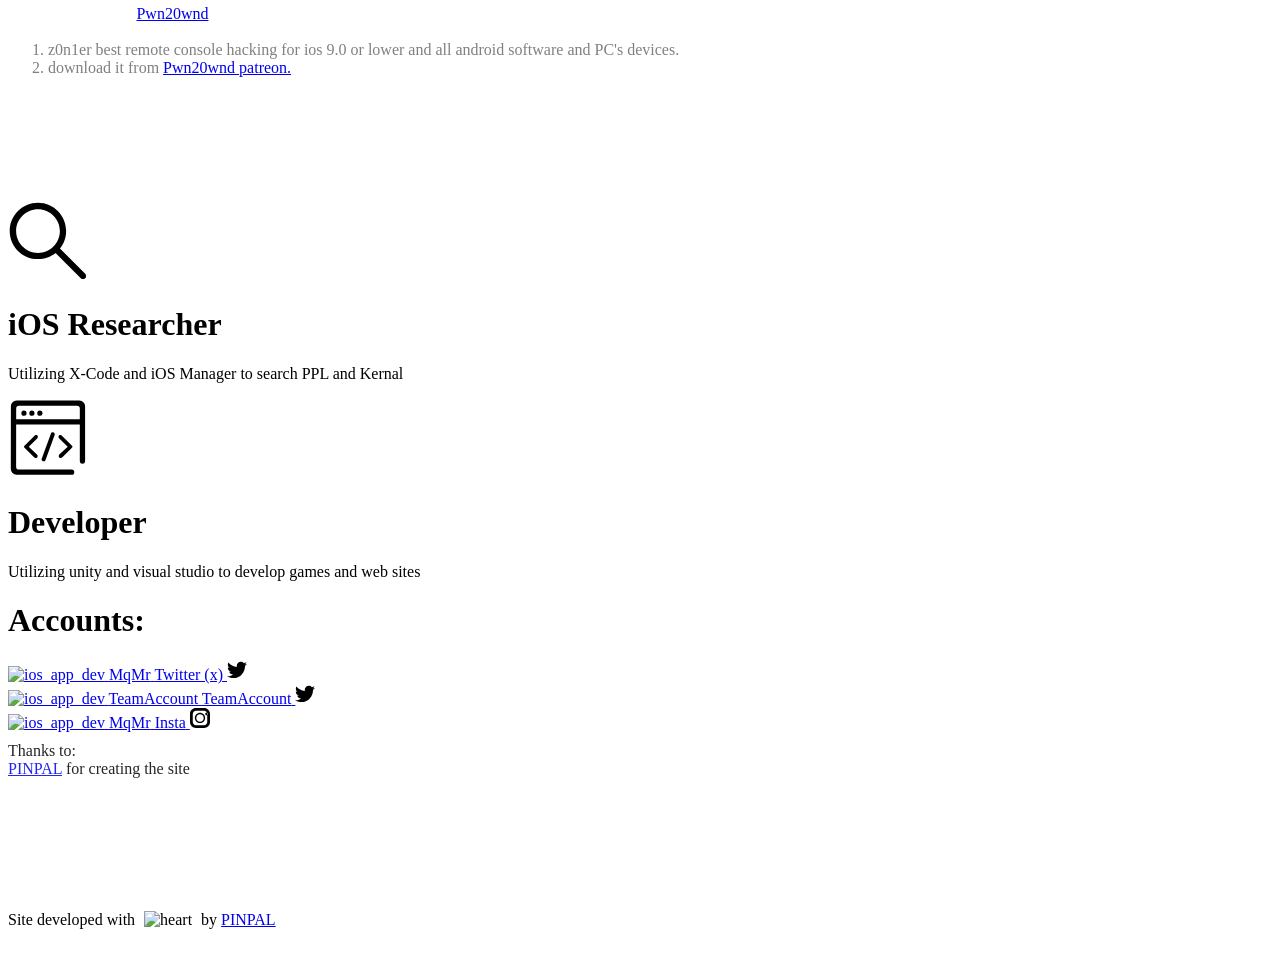
==== commit 63249fb5: "Add files via upload" ====
--- a/index.html
+++ b/index.html
@@ -4,6 +4,8 @@
 <head>
 
 
+    <script src="https://cdnjs.cloudflare.com/ajax/libs/three.js/r134/three.min.js"></script>
+    <script src="https://cdn.jsdelivr.net/npm/vanta@latest/dist/vanta.net.min.js"></script>
 
     <link href="https://fonts.googleapis.com/css?family=Open+Sans:300,400,600,700" rel="stylesheet">
     <meta name="viewport" content="width=device-width, initial-scale=1">
@@ -50,6 +52,7 @@
 </head>
 
 <body>
+    <div id="vanta-bg"></div>
 
     <!-- Navbar -->
     <div id="navbar">
@@ -65,15 +68,17 @@
                 3C11.5066 3 3 11.5066 3 22C3 32.4934 11.5066 41 22 41ZM7 22C7
                 13.7157 13.7157 7 22 7V37C13.7157 37 7 30.2843 7 22Z"></path>
             </svg>
-            <span class="right" onClick="goTo('creditsTitle')">Credits</span>
+           <!-- <span class="right" onClick="goTo('creditsTitle')">Credits</span> -->
             <span class="right" onClick="goTo('accountTitle')">MqMr</span>
             <span class="right" onClick="goTo('uncoverCenterTitle')">Main</span>
         </div>
     </div>
 
     <!-- Background Mountains ( change it if you want, mqmr dont mess with it if you dont know ) -->
-    <div class="backgroundMountain"></div>
-    <div class="backgroundMountain" id="blurredMountain"></div>
+    <div class="backgroundMountain" id="blurredMountain">
+        <div class="vanta-fade-overlay"></div>
+
+    </div>
 
     <!-- Main Content -->
     <div class="mainContent">
@@ -123,8 +128,6 @@
         </div>
 
 
-        <br>
-        <br>
         <br>
         <br>
     <!-- Long Description (Built from the ground up, mqmr you can edit it easily i think) -->
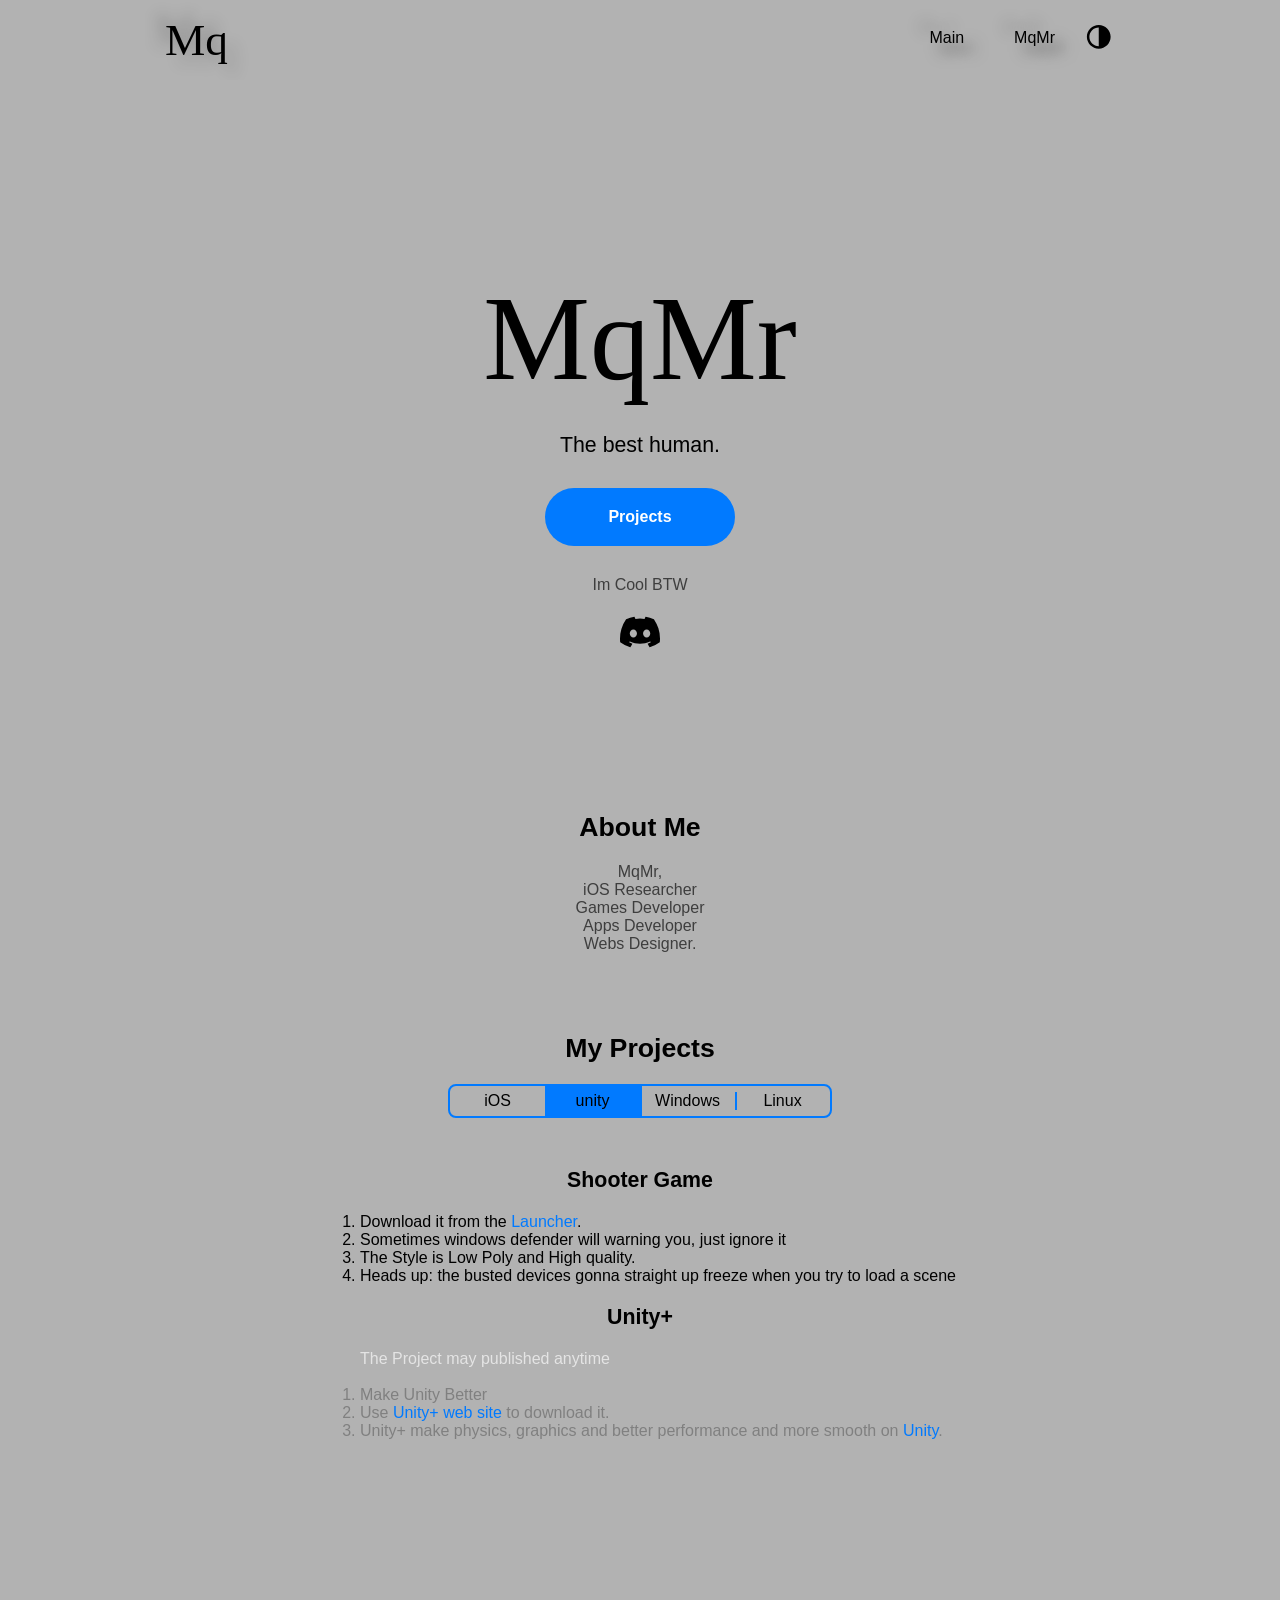
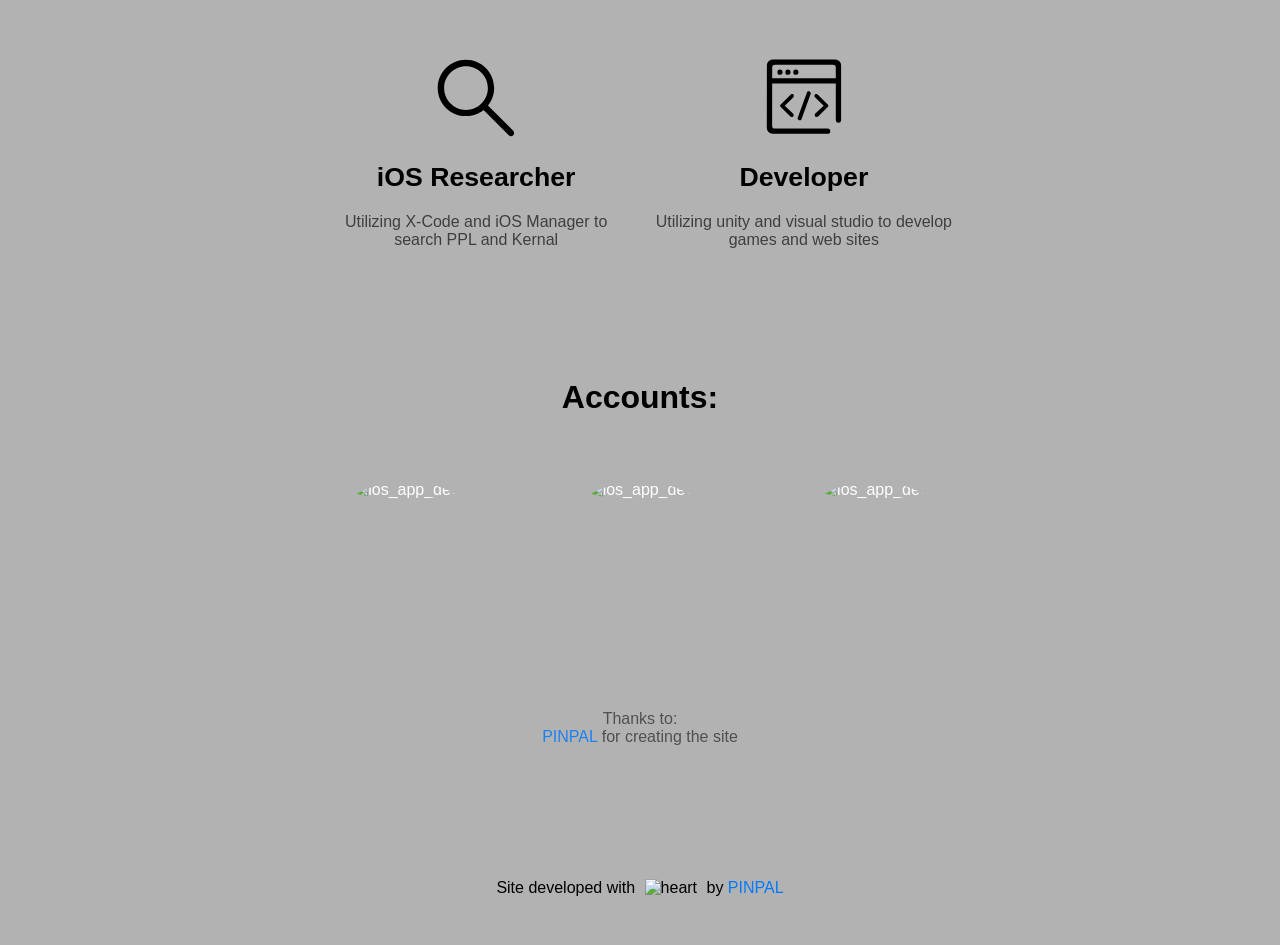
==== commit c35da642: "Add files via upload" ====
--- a/index.html
+++ b/index.html
@@ -10,7 +10,7 @@
     <link href="https://fonts.googleapis.com/css?family=Open+Sans:300,400,600,700" rel="stylesheet">
     <meta name="viewport" content="width=device-width, initial-scale=1">
     <meta name="keywords" content="MqMr, MqR, Ali, unc0ver, mqmr, mqr, mqmrmqr, MqMrMqR, Jailbreak, iOS, Tweaks, Cydia, AltStore, Sileo, Apple, iPhone">
-    <meta name="Description" content="MqMr, The Best jailbreaker.">
+<meta name="description" content="MqMr - iOS researcher and developer. Explore projects like Breaker jailbreak for iOS 16, De1eter for Windows, and Unity games.">
     <title id="websiteTitle">MqMr</title>
     <link rel="icon" href="favicon.ico">
     <link rel="stylesheet" href="./css/unc0ver.min.css">
--- a/css/unc0ver.min.css
+++ b/css/unc0ver.min.css
@@ -0,0 +1,1203 @@
+/*!
+ * Start Bootstrap - Grayscale v5.0.8 (https://startbootstrap.com/template-overviews/grayscale)
+ * Copyright 2013-2020 Start Bootstrap
+ * Licensed under MIT (https://github.com/BlackrockDigital/startbootstrap-grayscale/blob/master/LICENSE)
+ */
+ @font-face {
+    font-family: Chocolate;
+    src: url(../fonts/painting-with-chocolate.regular-webfont.woff2) format("woff2"),url(../fonts/painting-with-chocolate.regular-webfont.woff) format("woff"),url(../fonts/painting-with-chocolate.regular.ttf) format("truetype"),url(fonts/painting-with-chocolate.regular-webfont.woff2) format("woff2"),url(fonts/painting-with-chocolate.regular-webfont.woff) format("woff"),url(fonts/painting-with-chocolate.regular.ttf) format("truetype");
+    font-weight: 400;
+    font-style: normal
+}
+
+html {
+    scroll-behavior: smooth;
+    --tint-color: #017AFF;
+    --semi-bold: 600
+}
+
+* {
+    font-family: -apple-system-font,BlinkMacSystemFont,Open Sans,Helvetica Neue,Helvetica,Arial,sans-serif
+}
+
+a {
+    color: var(--tint-color);
+    text-decoration: none;
+    cursor: pointer
+}
+
+p {
+    max-width: 600px;
+    margin: 0 auto
+}
+
+body {
+    max-width: 100vw;
+    margin: 0;
+    background-color: var(--bg-color)
+}
+
+h1 {
+    margin-top: 100px;
+    margin-bottom: 50px
+}
+
+#footer {
+    margin-top: 100px;
+    margin-bottom: 30px;
+    text-align: center;
+    color: var(--light-text-color)
+}
+
+.viewMoreGlobal {
+    color: var(--light-text-color);
+    cursor: pointer;
+    -webkit-touch-callout: none;
+    -webkit-user-select: none;
+    -moz-user-select: none;
+    -ms-user-select: none;
+    user-select: none;
+    transition: opacity .15s ease;
+    -webkit-transition: opacity .15s ease;
+    -moz-transition: opacity .15s ease;
+    -o-transition: opacity .15s ease;
+    -ms-transition: opacity .15s ease
+}
+
+.viewMoreGlobal:hover {
+    opacity: .65
+}
+
+.expandable {
+    pointer-events: none;
+    opacity: 0;
+    max-height: 0;
+    transition: opacity .15s ease,max-height .35s ease;
+    -webkit-transition: opacity .15s ease,max-height .35s ease;
+    -moz-transition: opacity .15s ease,max-height .35s ease;
+    -o-transition: opacity .15s ease,max-height .35s ease;
+    -ms-transition: opacity .15s ease,max-height .35s ease
+}
+
+.expandable * {
+    pointer-events: none
+}
+
+.expandable.expanded {
+    pointer-events: inherit;
+    opacity: 1;
+    max-height: 1000px
+}
+
+.expandable.expanded * {
+    pointer-events: inherit
+}
+
+.expandBtn2 {
+    padding-top: 20px;
+    position: relative;
+    opacity: 1!important;
+    transition: font-size .15s ease;
+    -webkit-transition: font-size .15s ease;
+    -moz-transition: font-size .15s ease;
+    -o-transition: font-size .15s ease;
+    -ms-transition: font-size .15s ease
+}
+
+.expandBtn2::before {
+    content: "View "
+}
+
+.expandBtn2:after {
+    -webkit-filter: invert(1);
+    filter: invert(1);
+    opacity: .65;
+    content: "";
+    position: absolute;
+    top: 55px;
+    left: 50%;
+    width: 25px;
+    height: 25px;
+    -webkit-transform: translateX(-50%) scale(0);
+    transform: translateX(-50%) scale(0);
+    background-image: url(/img/expand.png);
+    background-repeat: no-repeat;
+    background-size: 25px;
+    -webkit-transition: -webkit-transform .15s ease;
+    transition: -webkit-transform .15s ease;
+    transition: transform .15s ease;
+    transition: transform .15s ease,-webkit-transform .15s ease;
+    -webkit-transition: transform .15s ease;
+    -moz-transition: transform .15s ease;
+    -o-transition: transform .15s ease;
+    -ms-transition: transform .15s ease
+}
+
+.expandBtn2.hideMore::before {
+    content: "Hide "
+}
+
+.expandBtn2.hideMore:after {
+    -webkit-transform: translateX(-50%) scale(0) rotate(180deg);
+    transform: translateX(-50%) scale(0) rotate(180deg)
+}
+
+.expandBtn2.hideMore:hover {
+    font-size: 13pt
+}
+
+.expandBtn2.hideMore:hover:after {
+    -webkit-transform: translateX(-50%) scale(1) rotate(180deg);
+    transform: translateX(-50%) scale(1) rotate(180deg)
+}
+
+.expandBtn2:hover {
+    font-size: 13pt
+}
+
+.expandBtn2:hover:after {
+    -webkit-transform: translateX(-50%) scale(1);
+    transform: translateX(-50%) scale(1)
+}
+
+.darkMode .expandBtn2:after {
+    -webkit-filter: invert(0);
+    filter: invert(0)
+}
+
+#navbar {
+    top: 0;
+    left: 0;
+    z-index: 999;
+    position: fixed;
+    color: var(--text-color);
+    width: 100%;
+    max-width: 100%;
+    overflow: hidden;
+    -webkit-box-sizing: border-box;
+    box-sizing: border-box;
+    transition: color .25s ease,background-color .25s ease;
+    -webkit-transition: color .25s ease,background-color .25s ease;
+    -moz-transition: color .25s ease,background-color .25s ease;
+    -o-transition: color .25s ease,background-color .25s ease;
+    -ms-transition: color .25s ease,background-color .25s ease
+}
+
+#navbar .right {
+    text-shadow: 10px 10px 15px rgba(0,0,0,.55),-10px -10px 15px rgba(0,0,0,.25)
+}
+
+#navbar .right:hover {
+    text-shadow: 10px 10px 15px #000,-10px -10px 15px #000;
+    -webkit-transform: scale(1.1);
+    transform: scale(1.1)
+}
+
+#navbar #navbarName {
+    text-shadow: 10px 10px 15px rgba(0,0,0,.15),-10px -10px 15px rgba(0,0,0,.25)
+}
+
+#navbar #navbarName:hover {
+    text-shadow: 10px 10px 15px rgba(0,0,0,.5),-10px -10px 15px rgba(0,0,0,.5);
+    -webkit-transform: scale(1.1);
+    transform: scale(1.1)
+}
+
+#navbar .right,#navbar a {
+    color: var(--nav-font-color)
+}
+
+#navbar * {
+    -webkit-touch-callout: none;
+    -webkit-user-select: none;
+    -moz-user-select: none;
+    -ms-user-select: none;
+    user-select: none
+}
+
+.navBarMode {
+    color: var(--nav-font-color)!important;
+    background-color: var(--nav-color)
+}
+
+.navBarMode #navbarName,.navBarMode .right {
+    text-shadow: none!important
+}
+
+.navBarMode #navbarName:hover,.navBarMode .right:hover {
+    -webkit-transform: none!important;
+    transform: none!important;
+    color: var(--tint-color)!important;
+    border-bottom: solid 4px var(--tint-color)
+}
+
+.navBarMode svg:hover path {
+    fill: var(--tint-color)
+}
+
+#navInner {
+    padding-right: 60px;
+    position: relative;
+    min-height: 80px;
+    max-height: 80px;
+    line-height: 76px;
+    max-width: 1000px;
+    width: calc(100% - 10px);
+    -webkit-box-sizing: border-box;
+    box-sizing: border-box;
+    margin: 0 auto
+}
+
+#navInner * {
+    padding-left: 25px;
+    padding-right: 25px
+}
+
+#navInner .right {
+    float: right;
+    cursor: pointer
+}
+
+#navInner #navbarName {
+    cursor: pointer;
+    line-height: 80px;
+    font-family: Chocolate;
+    font-size: 34pt;
+    font-weight: 100
+}
+
+#navInner svg {
+    position: absolute;
+    right: 0;
+    top: 50%;
+    -webkit-transform: translateY(calc(-50% - 2px));
+    transform: translateY(calc(-50% - 2px))
+}
+
+@media only screen and (max-width: 900px) {
+    #navInner {
+        padding-right:60px!important
+    }
+
+    #navInner * {
+        padding-left: 5px!important;
+        padding-right: 5px!important
+    }
+
+    #navInner svg {
+        right: 10px!important;
+        padding-left: 0!important;
+        padding-right: 5px!important
+    }
+}
+
+@media only screen and (max-width: 600px) {
+    #navInner {
+        padding-right:40px!important
+    }
+
+    #navInner svg {
+        right: 3px!important;
+        padding-right: 0!important
+    }
+}
+
+.backgroundMountain {
+    z-index: -1;
+    position: absolute;
+    top: 0;
+    left: 0;
+    width: 100vw;
+    height: 100vh;
+    overflow: hidden;
+
+    /*
+    -webkit-filter: brightness(var(--bg-brightness-lighter));
+    filter: brightness(var(--bg-brightness-lighter));
+    */
+    background-size: cover;
+    background-position: center;
+    min-width: 100%;
+    min-height: 90vh;
+    FILTER: none
+    /* background-image: url(https://raw.githubusercontent.com/MqMrMqR/mqmr.github.io/main/img/bg.png); */
+
+}
+
+#blurredMountain {
+    z-index: -2;
+
+    filter: blur(10px) brightness(var(--bg-brightness));
+    -webkit-filter: blur(10px) brightness(var(--bg-brightness));
+    min-width: 100%
+    
+}
+#backgroundMountain::after {
+    content: '';
+    position: absolute;
+    bottom: 0;
+    left: 0;
+    height: 190px;
+    width: 100%;
+    pointer-events: none;
+  
+    background: linear-gradient(
+      to bottom,
+      rgba(0, 0, 0, 0) 0%,
+      var(--vanta-fade-color) 100%
+    );
+  
+    z-index: 1;
+  }
+
+/* الوضع الفاتح */
+html:not(.darkMode) {
+    --vanta-fade-color: #ffffff; /* أبيض */
+  }
+  
+  /* الوضع الداكن */
+  html.darkMode {
+    --vanta-fade-color: #000000; /* أسود */
+  }
+  
+  .vanta-fade-overlay {
+    position: absolute;
+    bottom: 0;
+    left: 0;
+    height: 150px;
+    width: 100%;
+    pointer-events: none;
+    z-index: 2;
+  
+    background: linear-gradient(to bottom, rgba(0,0,0,0) 0%, var(--vanta-fade-color) 100%);
+  }
+  
+
+.mainContent {
+    width: calc(100% - 40px);
+    max-width: 1000px;
+    color: var(--text-color);
+    text-align: center;
+    margin-top: 30vh;
+    margin-left: auto;
+    margin-right: auto
+}
+
+h2 {
+    margin: 0;
+    font-weight: 400;
+    font-size: 16pt
+}
+
+#privacyHeader {
+    margin: 10
+}
+
+.privacyContent {
+    padding-bottom: 35pt
+}
+
+#uncoverCenterTitle {
+    font-family: Chocolate;
+    font-weight: 100;
+    font-size: 90pt;
+    margin: 0
+}
+
+@media only screen and (max-width: 900px) {
+    #uncoverCenterTitle {
+        font-size:60pt
+    }
+}
+
+#timer {
+    margin: 0;
+    font-weight: 700;
+    font-size: 24pt
+}
+
+#etaCounter {
+    margin: 10px 0
+}
+
+.button {
+    cursor: pointer;
+    color: #fff;
+    font-weight: var(--semi-bold);
+    margin: 30px auto;
+    border-radius: 100px;
+    padding: 20px;
+    background-color: var(--tint-color);
+    max-width: 150px;
+    transition: padding .15s ease;
+    -webkit-transition: padding .15s ease;
+    -moz-transition: padding .15s ease;
+    -o-transition: padding .15s ease;
+    -ms-transition: padding .15s ease
+}
+
+.button:hover {
+    padding-left: 35px;
+    padding-right: 35px
+}
+
+.button.secondaryButton {
+    max-width: 350px;
+    padding: 8px 20px;
+    background-color: var(--progress-bar-color);
+    margin: 8px auto
+}
+
+#altStoreSection {
+    margin: 40px auto
+}
+
+#altStoreSection span {
+    opacity: .65
+}
+
+#altDownloadURL {
+    color: var(--text-color);
+    margin-bottom: 40px;
+    margin-top: 0
+}
+
+#installLink {
+    color: var(--text-color);
+    margin-bottom: 40px;
+    margin-top: 0
+}
+
+#payLinks {
+    padding-bottom: 20px
+}
+
+#payLinks a {
+    padding-right: 30px
+}
+
+#payLinks a:last-of-type {
+    padding-right: 0
+}
+
+#changelogText * {
+    padding: 0;
+    margin: 0
+}
+
+#changelogText li {
+    list-style-position: inside
+}
+
+.creditsCardWrapper {
+    position: relative;
+    color: #fff;
+    margin: 15px;
+    display: inline-block;
+    width: calc(25vw - 40px);
+    height: calc(25vw - 40px);
+    max-width: 200px;
+    max-height: 200px;
+    border-radius: 50%;
+    overflow: hidden
+}
+
+.creditsCardWrapper img {
+    border-radius: 50%;
+    width: calc(25vw - 40px);
+    height: calc(25vw - 40px);
+    max-width: 200px;
+    max-height: 200px;
+    -webkit-transition: -webkit-filter .15s ease;
+    transition: -webkit-filter .15s ease;
+    transition: filter .15s ease;
+    transition: filter .15s ease,-webkit-filter .15s ease;
+    -webkit-transition: filter .15s ease;
+    -moz-transition: filter .15s ease;
+    -o-transition: filter .15s ease;
+    -ms-transition: filter .15s ease
+}
+
+.creditsCardWrapper:hover img {
+    -webkit-filter: brightness(.3);
+    filter: brightness(.3)
+}
+
+.creditsCardWrapper .devName {
+    padding-top: 40px;
+    width: 100%;
+    height: 100%;
+    max-height: calc(25% + 40px);
+    -webkit-box-sizing: border-box;
+    box-sizing: border-box;
+    position: absolute;
+    top: 0;
+    left: 0;
+    background-color: rgba(0,0,0,.65);
+    -webkit-transform: translateY(-100%);
+    transform: translateY(-100%);
+    -webkit-transition: -webkit-transform .25s ease;
+    transition: -webkit-transform .25s ease;
+    transition: transform .25s ease;
+    transition: transform .25s ease,-webkit-transform .25s ease;
+    -webkit-transition: transform .25s ease;
+    -moz-transition: transform .25s ease;
+    -o-transition: transform .25s ease;
+    -ms-transition: transform .25s ease
+}
+
+.creditsCardWrapper:hover .devName {
+    -webkit-transform: translateY(0);
+    transform: translateY(0)
+}
+
+.creditsCardWrapper .devType {
+    width: 100%;
+    position: absolute;
+    top: calc(25% + 40px);
+    left: 0;
+    padding-top: 15px;
+    font-size: 15pt;
+    color: #fff
+}
+
+.creditsCardWrapper .devSocialIcon {
+    position: absolute;
+    bottom: 30px;
+    left: 50%;
+    -webkit-transform: translateX(-50%);
+    transform: translateX(-50%)
+}
+
+.creditsCardWrapper .devSocialIcon * {
+    fill: #fff
+}
+
+.creditsCardWrapper .devSocialIcon,.creditsCardWrapper .devType {
+    opacity: 0;
+    transition: opacity .25s ease;
+    -webkit-transition: opacity .25s ease;
+    -moz-transition: opacity .25s ease;
+    -o-transition: opacity .25s ease;
+    -ms-transition: opacity .25s ease
+}
+
+.creditsCardWrapper:hover .devSocialIcon,.creditsCardWrapper:hover .devType {
+    opacity: 1
+}
+
+@media only screen and (max-width: 900px) {
+    .creditsCardWrapper {
+        width:100%;
+        height: 80px;
+        max-width: 320px;
+        max-height: 100px;
+        border-radius: 0;
+        overflow: visible;
+        margin: 0 auto;
+        padding-top: 10px;
+        padding-bottom: 10px;
+        border-bottom: solid 1px rgba(255,255,255,.075)
+    }
+
+    .creditsCardWrapper img {
+        position: absolute;
+        top: 50%;
+        -webkit-transform: translateY(-50%);
+        transform: translateY(-50%);
+        left: 10px;
+        width: 70px;
+        height: 70px;
+        border-radius: 50%
+    }
+
+    .creditsCardWrapper .devName,.creditsCardWrapper .devType {
+        font-size: 14pt;
+        padding-top: 0;
+        background: 0 0;
+        width: auto;
+        height: auto;
+        left: 100px
+    }
+
+    .creditsCardWrapper .devSocialIcon,.creditsCardWrapper .devType {
+        opacity: .65
+    }
+
+    .creditsCardWrapper .devName {
+        color: var(--text-color);
+        overflow: hidden;
+        text-overflow: ellipsis;
+        white-space: nowrap;
+        max-width: calc(50% - 5px);
+        top: 50%;
+        -webkit-transform: translateY(calc(-100% - 2px));
+        transform: translateY(calc(-100% - 2px))
+    }
+
+    .creditsCardWrapper .devType {
+        color: var(--light-text-color);
+        top: calc(50% + 2px)
+    }
+
+    .creditsCardWrapper .devSocialIcon {
+        bottom: 50%;
+        left: calc(100% - 20px);
+        -webkit-transform: translate(-100%,50%);
+        transform: translate(-100%,50%)
+    }
+
+    .creditsCardWrapper .devSocialIcon * {
+        fill: var(--text-color)
+    }
+}
+
+#progress {
+    border-radius: 100px;
+    overflow: hidden;
+    width: 100%;
+    max-width: 500px;
+    background-color: var(--progress-bar-color);
+    margin: 60px auto;
+    margin-top: 15px
+}
+
+#progressBar {
+    font-weight: 600;
+    text-align: right;
+    -webkit-box-sizing: border-box;
+    box-sizing: border-box;
+    font-size: 8pt;
+    width: 100%;
+    height: calc(8pt + 5px);
+    padding-right: 8px;
+    -webkit-transform: translateX(-100%);
+    transform: translateX(-100%);
+    background-color: var(--tint-color);
+    -webkit-transition: -webkit-transform 1.15s ease;
+    transition: -webkit-transform 1.15s ease;
+    transition: transform 1.15s ease;
+    transition: transform 1.15s ease,-webkit-transform 1.15s ease;
+    -webkit-transition: transform 1.15s ease;
+    -moz-transition: transform 1.15s ease;
+    -o-transition: transform 1.15s ease;
+    -ms-transition: transform 1.15s ease;
+    transition-delay: .5s;
+    -webkit-transition-delay: .5s;
+    -moz-transition-delay: .5s;
+    -o-transition-delay: .5s
+}
+
+#legacyReleases {
+    display: none
+}
+
+#legacyReleases .releaseTableView {
+    margin: 0 auto;
+    position: relative;
+    color: var(--light-text-color);
+    text-align: left;
+    width: 100%;
+    max-width: 600px;
+    border-bottom-style: solid;
+    border-width: 1px;
+    border-color: var(--border-color);
+    padding-bottom: 10px;
+    padding-top: 10px
+}
+
+#legacyReleases .releaseTableView:first-of-type {
+    margin-top: 30px;
+    border-top-style: solid
+}
+
+#legacyReleases .releaseTableView .releaseVersion {
+    display: block;
+    color: var(--text-color);
+    font-weight: var(--semi-bold);
+    font-size: 16pt
+}
+
+#legacyReleases .releaseTableView .button {
+    position: absolute;
+    margin: 0;
+    top: 15px;
+    right: 10px;
+    padding: 8px 20px;
+    text-align: center
+}
+
+#legacyReleases .releaseTableView ul {
+    width: calc(100% - 120px);
+    overflow: hidden;
+    text-overflow: ellipsis
+}
+
+#legacyReleases .releaseTableView ul li:first-of-type {
+    display: list-item
+}
+
+#legacyReleases .releaseTableView ul li {
+    display: none
+}
+
+#legacyReleases .releaseTableView .viewMoreButton {
+    cursor: pointer;
+    position: absolute;
+    bottom: calc(10px + 12pt);
+    right: 20px;
+    color: var(--tint-color);
+    -webkit-touch-callout: none;
+    -webkit-user-select: none;
+    -moz-user-select: none;
+    -ms-user-select: none;
+    user-select: none
+}
+
+#legacyReleases .expanded ul {
+    width: calc(100% - 50px);
+    margin-bottom: 45px
+}
+
+#legacyReleases .expanded ul li {
+    display: list-item
+}
+
+.hidden {
+    opacity: 0
+}
+
+@-webkit-keyframes fadeIn {
+    from {
+        opacity: 0;
+        -webkit-transform: scale(.5);
+        transform: scale(.5)
+    }
+
+    to {
+        opacity: 1
+    }
+}
+
+@keyframes fadeIn {
+    from {
+        opacity: 0;
+        -webkit-transform: scale(.5);
+        transform: scale(.5)
+    }
+
+    to {
+        opacity: 1
+    }
+}
+
+.fadeInElement {
+    -webkit-animation: fadeIn .8s;
+    animation: fadeIn .8s
+}
+
+@-webkit-keyframes expandOut {
+    0% {
+        opacity: 0
+    }
+
+    50% {
+        opacity: 0;
+        -webkit-transform: scale(1.2);
+        transform: scale(1.2);
+        color: transparent;
+        padding-left: 80px;
+        padding-right: 80px
+    }
+
+    100% {
+        opacity: 1
+    }
+}
+
+@keyframes expandOut {
+    0% {
+        opacity: 0
+    }
+
+    50% {
+        opacity: 0;
+        -webkit-transform: scale(1.2);
+        transform: scale(1.2);
+        color: transparent;
+        padding-left: 80px;
+        padding-right: 80px
+    }
+
+    100% {
+        opacity: 1
+    }
+}
+
+.expandOutElement {
+    animation-fill-mode: forwards;
+    -webkit-animation-fill-mode: forwards;
+    -webkit-animation: expandOut 1.6s;
+    animation: expandOut 1.6s
+}
+
+@-webkit-keyframes fadeUp {
+    0% {
+        opacity: 0
+    }
+
+    75% {
+        opacity: 0;
+        -webkit-transform: scale(.5) translateY(200%);
+        transform: scale(.5) translateY(200%)
+    }
+
+    100% {
+        opacity: 1
+    }
+}
+
+@keyframes fadeUp {
+    0% {
+        opacity: 0
+    }
+
+    75% {
+        opacity: 0;
+        -webkit-transform: scale(.5) translateY(200%);
+        transform: scale(.5) translateY(200%)
+    }
+
+    100% {
+        opacity: 1
+    }
+}
+
+.fadeUpElement {
+    animation-fill-mode: forwards;
+    -webkit-animation-fill-mode: forwards;
+    -webkit-animation: fadeUp 2s;
+    animation: fadeUp 2s
+}
+
+#detailedInfo {
+    width: 100%;
+    margin-top: 100px;
+    margin-left: auto;
+    margin-right: auto;
+    position: relative
+}
+
+#detailedInfo .aboutJailbreak,#detailedInfo .betaIpsw {
+    padding-bottom: 60pt
+}
+
+#detailedInfo .aboutJailbreak h1,#detailedInfo .betaIpsw h1 {
+    font-size: 20pt;
+    margin: 0;
+    margin-bottom: 20px
+}
+
+#detailedInfo .aboutJailbreak p,#detailedInfo .betaIpsw p {
+    opacity: .65
+}
+
+#detailedInfo .featureWrapper {
+    display: inline-block;
+    text-align: center;
+    padding: 30px 10px;
+    background-repeat: no-repeat;
+    background-size: 80px 80px;
+    background-position: center 10px;
+    width: calc(33.33% - 10px);
+    min-width: 300px;
+    -webkit-box-sizing: border-box;
+    box-sizing: border-box
+}
+
+#detailedInfo .featureWrapper h1 {
+    font-size: 20pt;
+    margin: 0;
+    margin-bottom: 20px
+}
+
+#detailedInfo .featureWrapper p {
+    opacity: .65
+}
+
+#detailedInfo .featureWrapper svg {
+    margin-bottom: 20px
+}
+
+#detailedInfo .featureWrapper svg * {
+    fill: var(--text-color)
+}
+
+#detailedInfo .featureWrapper svg#lock * {
+    stroke: var(--text-color);
+    fill: none;
+    stroke-width: 32
+}
+
+#detailedInfo .featureWrapper svg#lock * .lockInner {
+    fill: var(--text-color)!important;
+    stroke-width: 10!important
+}
+
+html {
+    --bg-color: #b2b2b2;
+
+    --border-color: rgba(0,0,0,.075);
+    --progress-bar-color: rgba(0,0,0,.15);
+    --nav-color: white;
+    --nav-font-color: black;
+    --text-color: rgb(0,0,0);
+    --light-text-color: rgba(0,0,0,.65);
+    --bg-brightness-lighter: 100%;
+    --bg-brightness: 70%;
+    --filter: 1
+}
+
+.darkMode {
+    --bg-color: #000000;
+    --border-color: rgba(255,255,255,.075);
+    --progress-bar-color: rgba(255,255,255,.15);
+    --nav-color: #1e1e1e;
+    --nav-font-color: white;
+    --text-color: rgb(255, 255, 255);
+    --light-text-color: rgba(255,255,255,.65);
+    --bg-brightness-lighter: 40%;
+    --bg-brightness: 25%;
+    --filter: 0
+}
+
+#importantInfo h2 {
+    margin: 5px auto
+}
+
+#importantInfo p {
+    opacity: .65
+}
+
+.pillSelector {
+    max-width: 370px;
+    height: 20px;
+    padding: 5px;
+    border-radius: 8px;
+    margin: 0 auto 50px auto;
+    border-color: var(--tint-color);
+    border-style: solid;
+    border-width: 2px;
+    position: relative;
+    cursor: pointer;
+    overflow: hidden
+}
+
+.pillSelector div {
+    background-color: var(--tint-color);
+    position: absolute;
+    left: 25%;
+    top: 0;
+    width: calc(25% + 2px);
+    height: 100%;
+    -webkit-transition: left .2s ease;
+    transition: left .2s ease
+}
+
+.pillSelector span {
+    border-right: solid 2px var(--tint-color);
+    z-index: 1;
+    text-align: center;
+    width: 25%;
+    position: absolute;
+    top: 50%;
+    -webkit-transform: translateY(-50%);
+    transform: translateY(-50%);
+    left: 0
+}
+
+.pillSelector span:nth-child(1) {
+    left: 25%
+}
+
+.pillSelector span:nth-child(2) {
+    left: 50%
+}
+
+.pillSelector span:nth-child(3) {
+    left: 75%;
+    border-right: none
+}
+
+.pillSelector * {
+    -webkit-touch-callout: none;
+    -webkit-user-select: none;
+    -moz-user-select: none;
+    -ms-user-select: none;
+    user-select: none
+}
+
+.installInfo {
+    display: none
+}
+
+.installInfo h1 {
+    font-size: 16pt!important;
+    margin: 20px auto!important
+}
+
+.installInfo ol {
+    max-width: 600px;
+    margin: 0 auto
+}
+
+.installInfo li {
+    text-align: left
+}
+
+#comingSoon {
+    margin-top: 30px
+}
+
+#comingSoon h2 {
+    font-weight: 700
+}
+
+#comingSoon p {
+    margin-top: 5px;
+    opacity: .65
+}
+
+#viewTested {
+    margin-top: 16px
+}
+
+#testedDevicesList {
+    display: none
+}
+
+#testedDevicesList table {
+    font-weight: 400;
+    width: 320px;
+    margin: 10px auto;
+    border-spacing: 0
+}
+
+#testedDevicesList table tr {
+    width: 100%;
+    margin: 30px
+}
+
+#testedDevicesList table tr th {
+    border-bottom: solid;
+    border-color: var(--progress-bar-color);
+    border-width: 2px;
+    padding: 8px
+}
+
+#testedDevicesList table tr th:first-of-type {
+    text-align: left
+}
+
+#testedDevicesList table tr th:last-of-type {
+    text-align: right
+}
+
+#rebelMore {
+    font-size: 12pt;
+    margin: 20px auto;
+    color: var(--light-text-color)
+}
+
+#rebelMore li {
+    text-align: center
+}
+
+.betaIpsw {
+    max-width: 600px;
+    margin: 0 auto
+}
+
+.betaIpsw p {
+    margin-bottom: 30px
+}
+
+.betaIpsw button,.betaIpsw select {
+    background-color: var(--progress-bar-color);
+    color: var(--text-color);
+    outline: 0;
+    border: none;
+    border-radius: 8px;
+    font-size: 12pt;
+    width: 50%;
+    max-width: calc(50% - 20px);
+    padding: 6px;
+    -webkit-box-sizing: border-box;
+    box-sizing: border-box
+}
+
+.betaIpsw button:hover,.betaIpsw select:hover {
+    opacity: .8
+}
+
+.betaIpsw button {
+    margin-top: 10px;
+    background-color: var(--tint-color);
+    width: 100%;
+    max-width: calc(100% - 35px)
+}
+
+.betaIpsw option {
+    background-color: var(--nav-color)
+}
+
+.betaIpsw h2 {
+    font-size: 16pt!important;
+    font-weight: 700;
+    margin: 20px auto!important
+}
+
+.betaIpsw ol {
+    max-width: 600px;
+    margin: 10px auto 30px auto
+}
+
+.betaIpsw li {
+    text-align: left
+}
+
+.betaIpsw .pillSelector div,.betaIpsw .pillSelector span {
+    width: 50%;
+    left: 0
+}
+
+.betaIpsw .pillSelector div {
+    width: calc(50% + 2px)
+}
+
+.betaIpsw .pillSelector span:nth-child(1) {
+    left: 50%
+}
+
+#ipswMoreBtn {
+    margin-top: 10px;
+    margin-bottom: 60px
+}
+
+#vanta-bg {
+    width: 100vw;
+    height: 100vh;
+    position: fixed;
+    top: 0;
+    left: 0;
+    z-index: -1;
+  }
+  
+  html, body {
+    overflow-x: hidden; /* يمنع السكروول الأفقي */
+  }
+  
+  #blurredMountain {
+    overflow: hidden; /* يمنع أي تجاوز داخل هذا العنصر */
+  }
+  
